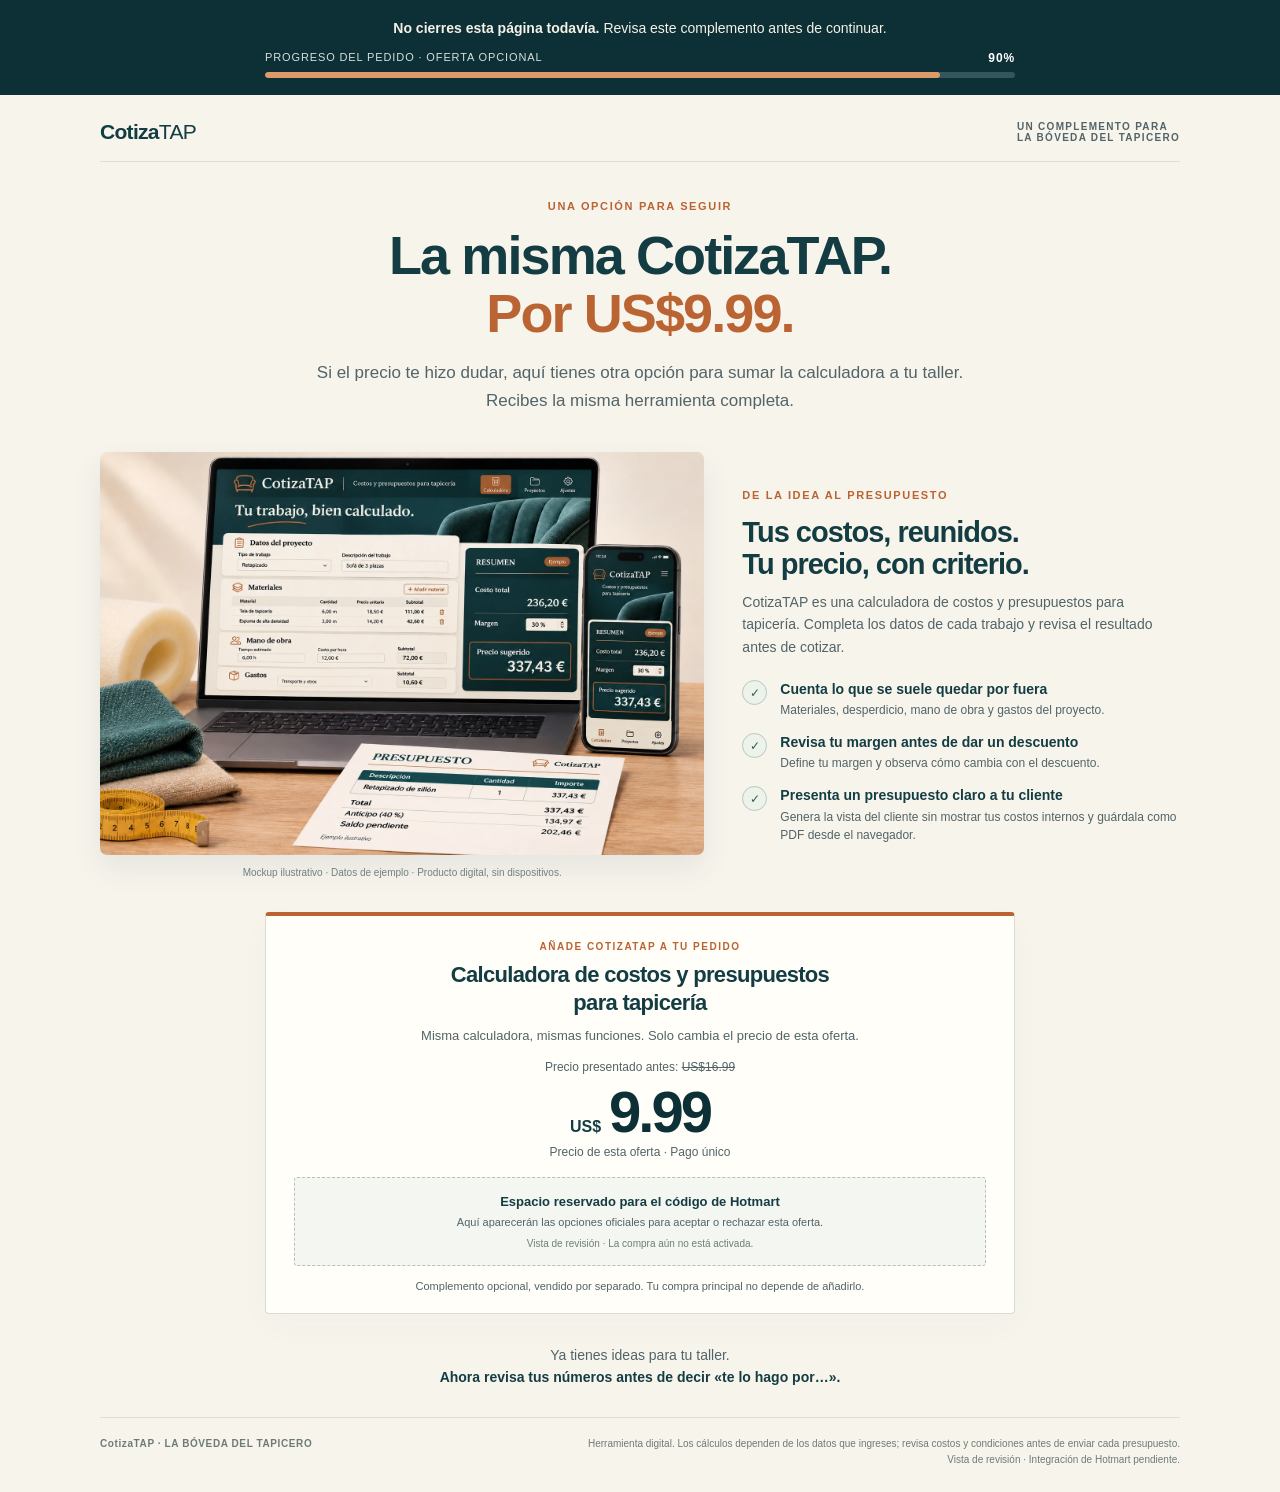
==== inicio/dw1/index.html @ f458f74b "Add independent CotizaTAP upsell, downsell, and thank-you pages" ====
<!doctype html><html lang="es"><head><meta charset="utf-8"><meta name="viewport" content="width=device-width,initial-scale=1"><meta name="theme-color" content="#133d43"><meta name="robots" content="noindex,nofollow"><title>CotizaTAP · La misma herramienta por US$9.99</title><meta name="description" content="CotizaTAP: organiza materiales, mano de obra, gastos y margen antes de presentar cada presupuesto de tapicería."><link rel="icon" type="image/svg+xml" href="assets/favicon.svg"><link rel="stylesheet" href="styles.css"></head><body class="downsell"><header class="order-strip"><div class="wrap"><p class="order-notice"><strong>No cierres esta página todavía.</strong> Revisa este complemento antes de continuar.</p><div class="progress-label"><span>Progreso del pedido · Oferta opcional</span><strong>90%</strong></div><div class="progress" role="progressbar" aria-label="Etapa del recorrido del pedido" aria-valuemin="0" aria-valuemax="100" aria-valuenow="90" aria-valuetext="90 por ciento del recorrido; no indica el estado del pago" style="--progress:90%"><span></span></div></div></header><div class="brand wrap"><div class="brand-name">Cotiza<span>TAP</span></div><div class="brand-context">Un complemento para<br>La Bóveda del Tapicero</div></div><main><section class="hero wrap"><p class="eyebrow">UNA OPCIÓN PARA SEGUIR</p><h1>La misma CotizaTAP.<br><em>Por US$9.99.</em></h1><p class="lead">Si el precio te hizo dudar, aquí tienes otra opción para sumar la calculadora a tu taller. Recibes la misma herramienta completa.</p></section><section class="product wrap" aria-labelledby="product-title"><figure class="visual"><img src="assets/cotizatap-mockup-profesional.webp" width="1536" height="1024" alt="Mockup profesional de CotizaTAP en laptop y móvil, acompañado de un presupuesto de ejemplo para el cliente"><figcaption>Mockup ilustrativo · Datos de ejemplo · Producto digital, sin dispositivos.</figcaption></figure><div class="product-copy"><p class="eyebrow">DE LA IDEA AL PRESUPUESTO</p><h2 id="product-title">Tus costos, reunidos.<br>Tu precio, con criterio.</h2><p class="intro">CotizaTAP es una calculadora de costos y presupuestos para tapicería. Completa los datos de cada trabajo y revisa el resultado antes de cotizar.</p><ul class="benefits"><li><span class="tick" aria-hidden="true">✓</span><div><strong>Cuenta lo que se suele quedar por fuera</strong><p>Materiales, desperdicio, mano de obra y gastos del proyecto.</p></div></li><li><span class="tick" aria-hidden="true">✓</span><div><strong>Revisa tu margen antes de dar un descuento</strong><p>Define tu margen y observa cómo cambia con el descuento.</p></div></li><li><span class="tick" aria-hidden="true">✓</span><div><strong>Presenta un presupuesto claro a tu cliente</strong><p>Genera la vista del cliente sin mostrar tus costos internos y guárdala como PDF desde el navegador.</p></div></li></ul></div></section><div class="wrap"><section class="offer" aria-labelledby="offer-title"><p class="eyebrow">AÑADE COTIZATAP A TU PEDIDO</p><h2 id="offer-title">Calculadora de costos y presupuestos<br>para tapicería</h2><p class="same">Misma calculadora, mismas funciones. Solo cambia el precio de esta oferta.</p><p class="previous">Precio presentado antes: <s>US$16.99</s></p><p class="price"><span>US$</span><strong>9.99</strong></p><p class="price-note">Precio de esta oferta · Pago único</p><!-- INICIO HOTMART: sustituye el bloque de muestra de abajo por el código OFICIAL de Hotmart correspondiente a esta etapa. Conserva los botones de aceptar y rechazar del código original. No inventar scripts, IDs ni enlaces. --><div id="hotmart-sales-funnel" data-funnel-step="downsell" aria-label="Espacio de integración Hotmart"><div class="integration-placeholder"><strong>Espacio reservado para el código de Hotmart</strong><p>Aquí aparecerán las opciones oficiales para aceptar o rechazar esta oferta.</p><small>Vista de revisión · La compra aún no está activada.</small></div></div><!-- FIN HOTMART --><p class="optional">Complemento opcional, vendido por separado. Tu compra principal no depende de añadirlo.</p></section></div><p class="closing wrap">Ya tienes ideas para tu taller.<br><strong>Ahora revisa tus números antes de decir «te lo hago por…».</strong></p></main><footer class="footer wrap"><strong>CotizaTAP · LA BÓVEDA DEL TAPICERO</strong><p class="disclaimer">Herramienta digital. Los cálculos dependen de los datos que ingreses; revisa costos y condiciones antes de enviar cada presupuesto.<br>Vista de revisión · Integración de Hotmart pendiente.</p></footer></body></html>
---- inicio/dw1/styles.css ----
:root{--ink:#133d43;--deep:#0d3036;--copper:#ba6333;--copper-dark:#a44e22;--cream:#f7f4ec;--paper:#fffef9;--line:#deded3;--muted:#526468;--soft:#e9eee8;--font:Arial,Helvetica,sans-serif}*{box-sizing:border-box}html{scroll-behavior:smooth}body{margin:0;background:var(--cream);color:var(--ink);font-family:var(--font);-webkit-font-smoothing:antialiased}img{display:block;max-width:100%;height:auto}a{color:inherit}p,h1,h2,h3,figure{margin:0}.wrap{width:min(1080px,calc(100% - 48px));margin-inline:auto}.order-strip{background:var(--deep);color:#fff;padding:18px 0 17px}.order-strip .wrap{max-width:750px}.order-notice{font-size:14px;line-height:1.5;text-align:center;color:#f5f1e6;margin-bottom:12px}.order-notice strong{font-weight:700}.progress-label{display:flex;justify-content:space-between;gap:16px;font-size:11px;letter-spacing:.08em;text-transform:uppercase;color:#d4e0dc;margin-bottom:7px}.progress-label strong{font-size:12px;color:#fff}.progress{height:6px;border-radius:8px;background:#34565b;overflow:hidden}.progress span{display:block;height:100%;background:#dc9b67;border-radius:8px;width:var(--progress)}.brand{display:flex;align-items:center;justify-content:space-between;padding:25px 0 17px;border-bottom:1px solid var(--line)}.brand-name{font-weight:800;font-size:21px;letter-spacing:-.7px}.brand-name span{font-weight:400}.brand-context{font-size:10px;font-weight:700;letter-spacing:.13em;text-transform:uppercase;color:var(--muted)}.hero{padding:37px 0 23px;text-align:center}.eyebrow{font-weight:700;font-size:11px;line-height:1.45;letter-spacing:.15em;text-transform:uppercase;color:var(--copper);margin-bottom:12px}h1{font-size:clamp(34px,4.25vw,54px);font-weight:800;letter-spacing:-1.9px;line-height:1.07;max-width:880px;margin:0 auto}h1 em{color:var(--copper);font-style:normal}.hero .lead{font-size:17px;line-height:1.6;color:var(--muted);max-width:710px;margin:17px auto 0}.product{display:grid;grid-template-columns:1.08fr .92fr;align-items:center;gap:55px;padding:8px 0 32px}.visual{position:relative}.visual img{width:100%}.visual figcaption{text-align:center;color:#738080;font-size:10px;line-height:1.4;margin-top:-8px}.product-copy h2{font-size:29px;letter-spacing:-1px;line-height:1.12;margin-bottom:10px}.product-copy .intro{font-size:14px;line-height:1.6;color:var(--muted);margin-bottom:21px}.benefits{list-style:none;padding:0;margin:0;display:grid;gap:14px}.benefits li{display:grid;grid-template-columns:28px 1fr;gap:10px}.tick{width:25px;height:25px;border:1px solid #b6c9bd;border-radius:50%;display:grid;place-items:center;font-size:12px;background:#edf2eb;color:#315d49}.benefits strong{display:block;font-size:14px;line-height:1.3;margin-bottom:3px}.benefits p{font-size:12px;line-height:1.5;color:var(--muted)}.offer{max-width:750px;margin:0 auto 30px;background:var(--paper);border:1px solid #d9ded3;border-top:4px solid var(--copper);border-radius:4px;padding:24px 28px 19px;text-align:center;box-shadow:0 12px 35px #133d4307}.offer .eyebrow{font-size:10px;margin-bottom:7px}.offer h2{font-size:22px;letter-spacing:-.7px;line-height:1.25}.price{display:flex;justify-content:center;align-items:baseline;gap:8px;margin:9px 0 4px;line-height:1}.price span{font-size:16px;font-weight:700}.price strong{font-size:58px;letter-spacing:-3px;color:var(--deep)}.price-note{font-size:12px;color:var(--muted);margin-bottom:18px}.previous{font-size:12px;color:var(--muted);margin-top:13px}.previous s{text-decoration-thickness:1px}.same{font-size:13px;line-height:1.6;margin:10px auto 0;max-width:520px;color:var(--muted)}.integration-placeholder{border:1px dashed #b2c1b9;border-radius:3px;background:#f4f6f1;padding:16px 14px}.integration-placeholder strong{font-size:13px;display:block}.integration-placeholder p{font-size:11px;line-height:1.5;color:var(--muted);margin-top:5px}.integration-placeholder small{display:block;font-size:10px;color:#707e79;margin-top:7px}.optional{font-size:11px;color:var(--muted);line-height:1.5;margin-top:12px}.closing{text-align:center;padding-bottom:28px;font-size:14px;line-height:1.6;color:var(--muted)}.closing strong{color:var(--ink)}.footer{border-top:1px solid var(--line);padding:18px 0 24px;display:flex;justify-content:space-between;gap:24px;font-size:10px;color:#6d7b77;line-height:1.6}.footer strong{font-weight:700;letter-spacing:.06em}.footer .disclaimer{max-width:610px;text-align:right}.thanks .brand{max-width:980px}.thanks-main{max-width:980px}.thanks-hero{padding:47px 0 32px;text-align:center}.check-seal{margin:0 auto 20px;display:grid;place-items:center;width:53px;height:53px;border:1px solid #b5c6b8;background:#e7eee2;border-radius:50%;color:#507256;font-size:24px}.thanks-hero h1{max-width:720px;font-size:clamp(34px,4.7vw,51px)}.thanks-hero .lead{max-width:620px;margin:17px auto 0;font-size:16px;line-height:1.6;color:var(--muted)}.three-steps{display:grid;grid-template-columns:repeat(3,1fr);gap:0;background:var(--paper);border:1px solid var(--line);border-top:4px solid var(--copper);border-radius:4px;margin:0 0 26px}.step{padding:30px 26px 28px}.step+.step{border-left:1px solid var(--line)}.step-num{font-size:13px;font-weight:700;letter-spacing:.08em;color:var(--copper);display:inline-block;margin-bottom:22px}.step h2{font-size:22px;letter-spacing:-.6px;line-height:1.12;margin-bottom:12px}.step p{font-size:13px;line-height:1.65;color:var(--muted)}.step strong{color:var(--ink)}.access-note{text-align:center;font-size:12px;line-height:1.7;color:var(--muted);max-width:710px;margin:0 auto 28px}.support{text-align:center;padding:25px 20px 28px;background:#e9eee7;border-radius:4px;margin-bottom:40px}.support h2{font-size:19px;letter-spacing:-.4px;margin-bottom:8px}.support p{font-size:13px;line-height:1.6;color:var(--muted)}.support a{display:inline-block;font-size:16px;font-weight:700;margin:11px 0;color:var(--ink);text-underline-offset:4px;overflow-wrap:anywhere}.support .support-details{font-size:11px}.thanks .closing{font-size:13px;padding-bottom:32px}.sr-only{position:absolute;width:1px;height:1px;padding:0;margin:-1px;overflow:hidden;clip:rect(0,0,0,0);white-space:nowrap;border:0}@media(max-width:760px){.wrap{width:min(100% - 34px,600px)}.order-strip{padding:13px 0 14px}.order-notice{font-size:12px;margin-bottom:10px}.progress-label{font-size:9px;letter-spacing:.05em}.brand{padding:20px 0 15px}.brand-name{font-size:20px}.brand-context{max-width:130px;font-size:8px;text-align:right;line-height:1.5}.hero{padding:28px 0 14px}.eyebrow{font-size:9px;letter-spacing:.12em;margin-bottom:11px}h1{font-size:36px;letter-spacing:-1.5px;line-height:1.08}.hero .lead{font-size:14px;line-height:1.55;margin-top:15px}.product{grid-template-columns:1fr;gap:17px;padding:0 0 26px}.visual{max-width:475px;margin:0 auto}.visual figcaption{font-size:9px;margin-top:-10px}.product-copy h2{font-size:25px;margin-bottom:8px}.product-copy .intro{font-size:13px;margin-bottom:17px}.benefits{gap:12px}.benefits strong{font-size:13px}.benefits p{font-size:12px}.offer{padding:20px 17px 16px;margin-bottom:22px}.offer h2{font-size:20px}.price strong{font-size:55px}.price-note{font-size:11px}.closing{font-size:12px;padding-bottom:22px}.footer{display:block;padding-top:16px}.footer .disclaimer{text-align:left;margin-top:8px}.thanks-hero{padding:32px 0 24px}.thanks-hero .lead{font-size:14px}.check-seal{margin-bottom:18px}.three-steps{grid-template-columns:1fr}.step{padding:22px 21px 24px;display:grid;grid-template-columns:35px 1fr;column-gap:12px}.step+.step{border-left:0;border-top:1px solid var(--line)}.step-num{grid-row:1/3;margin:4px 0 0}.step h2{font-size:21px}.step p{font-size:13px}.support{padding:23px 16px;margin-bottom:28px}.support a{font-size:15px}}@media(prefers-reduced-motion:reduce){html{scroll-behavior:auto}}
.visual img{border-radius:5px;box-shadow:0 12px 24px #133d4312}.visual figcaption{margin-top:10px}.product{gap:45px;padding-top:15px;padding-bottom:32px}.product-copy .intro{margin-bottom:22px}@media(max-width:760px){.product{gap:22px;padding-top:4px}.visual{max-width:410px}.visual img{width:100%}.visual figcaption{margin-top:8px}.product-copy .intro{margin-bottom:16px}}
/* Mockup profesional v2: proporción horizontal y foco en el software. */
.product{grid-template-columns:1.16fr .84fr;gap:38px}.visual img{border-radius:7px;box-shadow:0 13px 30px #133d4315}.visual figcaption{font-size:10px;line-height:1.5;margin-top:10px}@media(max-width:760px){.product{grid-template-columns:1fr;gap:22px}.visual{max-width:560px;width:100%}.visual figcaption{font-size:9px}}
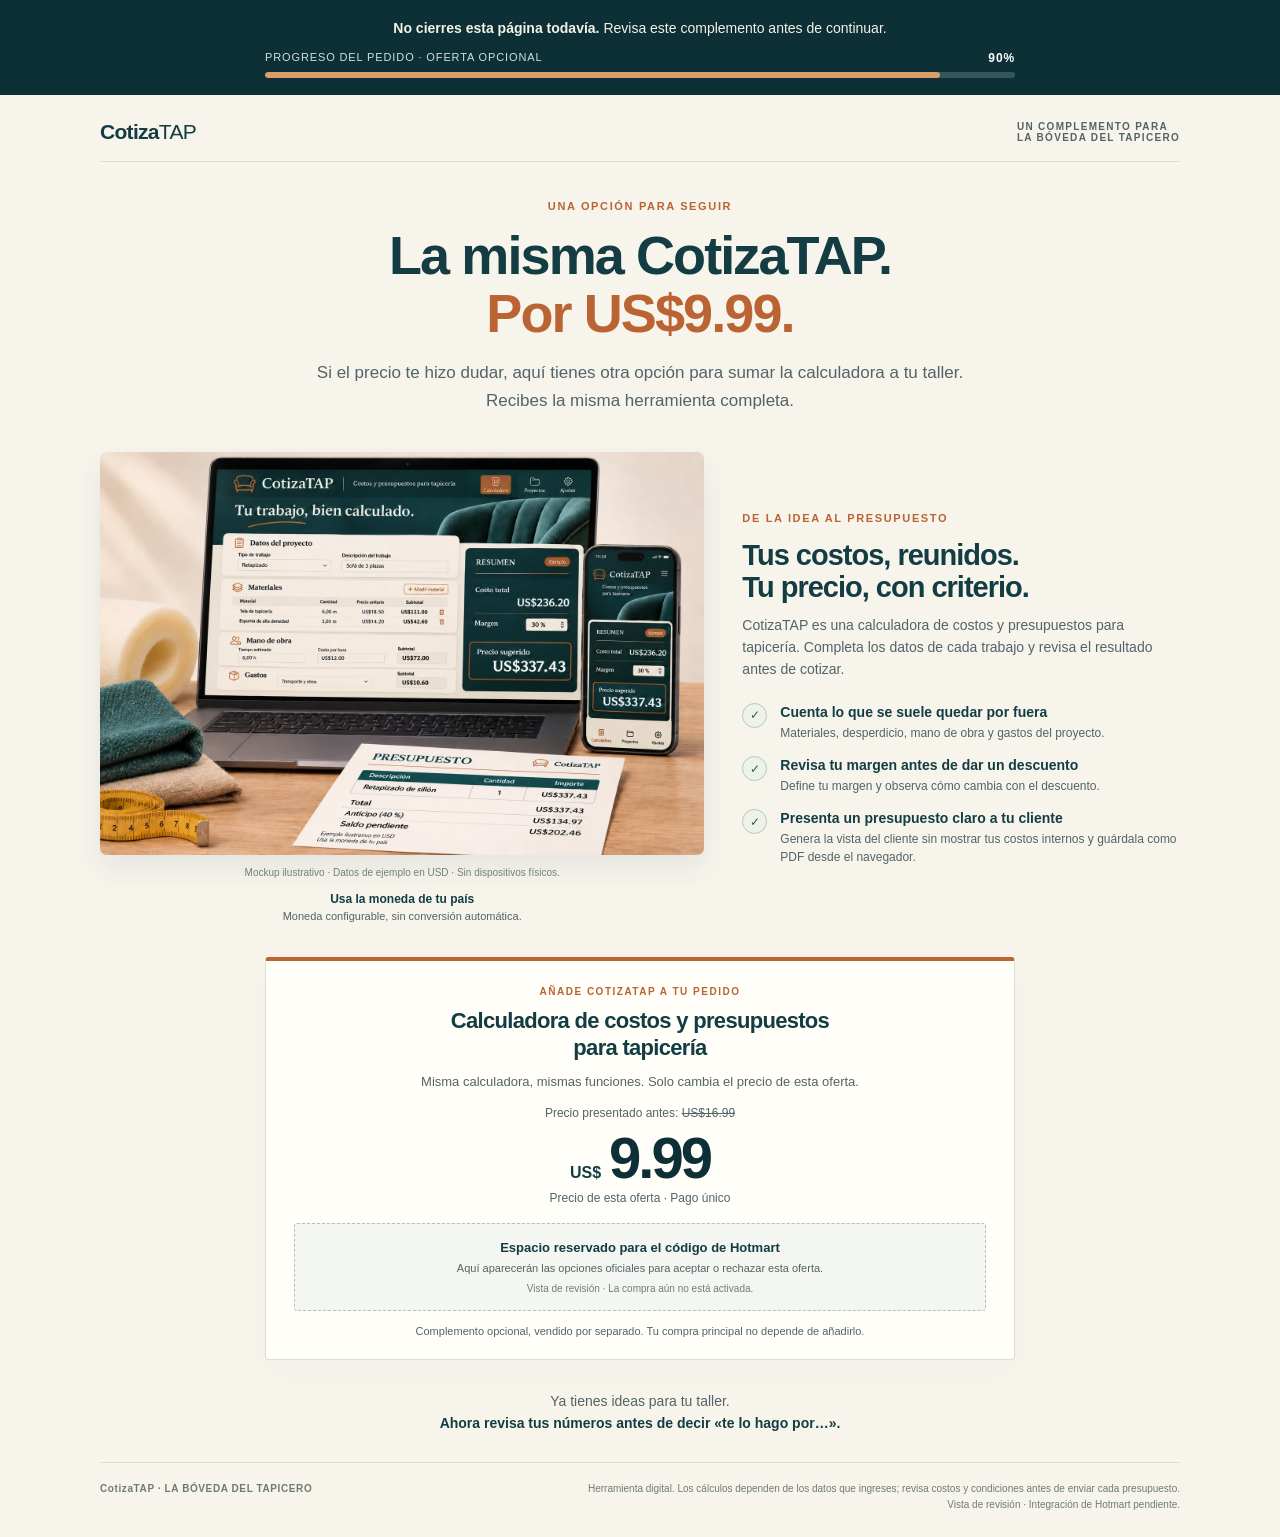
==== commit b356f9d6: "Update CotizaTAP USD mockup and integrate official upsell widget" ====
--- a/inicio/dw1/index.html
+++ b/inicio/dw1/index.html
@@ -1 +1 @@
-<!doctype html><html lang="es"><head><meta charset="utf-8"><meta name="viewport" content="width=device-width,initial-scale=1"><meta name="theme-color" content="#133d43"><meta name="robots" content="noindex,nofollow"><title>CotizaTAP · La misma herramienta por US$9.99</title><meta name="description" content="CotizaTAP: organiza materiales, mano de obra, gastos y margen antes de presentar cada presupuesto de tapicería."><link rel="icon" type="image/svg+xml" href="assets/favicon.svg"><link rel="stylesheet" href="styles.css"></head><body class="downsell"><header class="order-strip"><div class="wrap"><p class="order-notice"><strong>No cierres esta página todavía.</strong> Revisa este complemento antes de continuar.</p><div class="progress-label"><span>Progreso del pedido · Oferta opcional</span><strong>90%</strong></div><div class="progress" role="progressbar" aria-label="Etapa del recorrido del pedido" aria-valuemin="0" aria-valuemax="100" aria-valuenow="90" aria-valuetext="90 por ciento del recorrido; no indica el estado del pago" style="--progress:90%"><span></span></div></div></header><div class="brand wrap"><div class="brand-name">Cotiza<span>TAP</span></div><div class="brand-context">Un complemento para<br>La Bóveda del Tapicero</div></div><main><section class="hero wrap"><p class="eyebrow">UNA OPCIÓN PARA SEGUIR</p><h1>La misma CotizaTAP.<br><em>Por US$9.99.</em></h1><p class="lead">Si el precio te hizo dudar, aquí tienes otra opción para sumar la calculadora a tu taller. Recibes la misma herramienta completa.</p></section><section class="product wrap" aria-labelledby="product-title"><figure class="visual"><img src="assets/cotizatap-mockup-profesional.webp" width="1536" height="1024" alt="Mockup profesional de CotizaTAP en laptop y móvil, acompañado de un presupuesto de ejemplo para el cliente"><figcaption>Mockup ilustrativo · Datos de ejemplo · Producto digital, sin dispositivos.</figcaption></figure><div class="product-copy"><p class="eyebrow">DE LA IDEA AL PRESUPUESTO</p><h2 id="product-title">Tus costos, reunidos.<br>Tu precio, con criterio.</h2><p class="intro">CotizaTAP es una calculadora de costos y presupuestos para tapicería. Completa los datos de cada trabajo y revisa el resultado antes de cotizar.</p><ul class="benefits"><li><span class="tick" aria-hidden="true">✓</span><div><strong>Cuenta lo que se suele quedar por fuera</strong><p>Materiales, desperdicio, mano de obra y gastos del proyecto.</p></div></li><li><span class="tick" aria-hidden="true">✓</span><div><strong>Revisa tu margen antes de dar un descuento</strong><p>Define tu margen y observa cómo cambia con el descuento.</p></div></li><li><span class="tick" aria-hidden="true">✓</span><div><strong>Presenta un presupuesto claro a tu cliente</strong><p>Genera la vista del cliente sin mostrar tus costos internos y guárdala como PDF desde el navegador.</p></div></li></ul></div></section><div class="wrap"><section class="offer" aria-labelledby="offer-title"><p class="eyebrow">AÑADE COTIZATAP A TU PEDIDO</p><h2 id="offer-title">Calculadora de costos y presupuestos<br>para tapicería</h2><p class="same">Misma calculadora, mismas funciones. Solo cambia el precio de esta oferta.</p><p class="previous">Precio presentado antes: <s>US$16.99</s></p><p class="price"><span>US$</span><strong>9.99</strong></p><p class="price-note">Precio de esta oferta · Pago único</p><!-- INICIO HOTMART: sustituye el bloque de muestra de abajo por el código OFICIAL de Hotmart correspondiente a esta etapa. Conserva los botones de aceptar y rechazar del código original. No inventar scripts, IDs ni enlaces. --><div id="hotmart-sales-funnel" data-funnel-step="downsell" aria-label="Espacio de integración Hotmart"><div class="integration-placeholder"><strong>Espacio reservado para el código de Hotmart</strong><p>Aquí aparecerán las opciones oficiales para aceptar o rechazar esta oferta.</p><small>Vista de revisión · La compra aún no está activada.</small></div></div><!-- FIN HOTMART --><p class="optional">Complemento opcional, vendido por separado. Tu compra principal no depende de añadirlo.</p></section></div><p class="closing wrap">Ya tienes ideas para tu taller.<br><strong>Ahora revisa tus números antes de decir «te lo hago por…».</strong></p></main><footer class="footer wrap"><strong>CotizaTAP · LA BÓVEDA DEL TAPICERO</strong><p class="disclaimer">Herramienta digital. Los cálculos dependen de los datos que ingreses; revisa costos y condiciones antes de enviar cada presupuesto.<br>Vista de revisión · Integración de Hotmart pendiente.</p></footer></body></html>+<!doctype html><html lang="es"><head><meta charset="utf-8"><meta name="viewport" content="width=device-width,initial-scale=1"><meta name="theme-color" content="#133d43"><meta name="robots" content="noindex,nofollow"><title>CotizaTAP · La misma herramienta por US$9.99</title><meta name="description" content="CotizaTAP: organiza materiales, mano de obra, gastos y margen antes de presentar cada presupuesto de tapicería."><link rel="icon" type="image/svg+xml" href="assets/favicon.svg"><link rel="stylesheet" href="styles.css"></head><body class="downsell"><header class="order-strip"><div class="wrap"><p class="order-notice"><strong>No cierres esta página todavía.</strong> Revisa este complemento antes de continuar.</p><div class="progress-label"><span>Progreso del pedido · Oferta opcional</span><strong>90%</strong></div><div class="progress" role="progressbar" aria-label="Etapa del recorrido del pedido" aria-valuemin="0" aria-valuemax="100" aria-valuenow="90" aria-valuetext="90 por ciento del recorrido; no indica el estado del pago" style="--progress:90%"><span></span></div></div></header><div class="brand wrap"><div class="brand-name">Cotiza<span>TAP</span></div><div class="brand-context">Un complemento para<br>La Bóveda del Tapicero</div></div><main><section class="hero wrap"><p class="eyebrow">UNA OPCIÓN PARA SEGUIR</p><h1>La misma CotizaTAP.<br><em>Por US$9.99.</em></h1><p class="lead">Si el precio te hizo dudar, aquí tienes otra opción para sumar la calculadora a tu taller. Recibes la misma herramienta completa.</p></section><section class="product wrap" aria-labelledby="product-title"><figure class="visual"><img src="assets/cotizatap-mockup-usd.webp" width="1536" height="1024" alt="Mockup profesional de CotizaTAP en laptop y móvil, con importes de ejemplo en dólares estadounidenses y presupuesto para el cliente"><figcaption>Mockup ilustrativo · Datos de ejemplo en USD · Sin dispositivos físicos.</figcaption><p class="currency-note"><strong>Usa la moneda de tu país</strong><span>Moneda configurable, sin conversión automática.</span></p></figure><div class="product-copy"><p class="eyebrow">DE LA IDEA AL PRESUPUESTO</p><h2 id="product-title">Tus costos, reunidos.<br>Tu precio, con criterio.</h2><p class="intro">CotizaTAP es una calculadora de costos y presupuestos para tapicería. Completa los datos de cada trabajo y revisa el resultado antes de cotizar.</p><ul class="benefits"><li><span class="tick" aria-hidden="true">✓</span><div><strong>Cuenta lo que se suele quedar por fuera</strong><p>Materiales, desperdicio, mano de obra y gastos del proyecto.</p></div></li><li><span class="tick" aria-hidden="true">✓</span><div><strong>Revisa tu margen antes de dar un descuento</strong><p>Define tu margen y observa cómo cambia con el descuento.</p></div></li><li><span class="tick" aria-hidden="true">✓</span><div><strong>Presenta un presupuesto claro a tu cliente</strong><p>Genera la vista del cliente sin mostrar tus costos internos y guárdala como PDF desde el navegador.</p></div></li></ul></div></section><div class="wrap"><section class="offer" aria-labelledby="offer-title"><p class="eyebrow">AÑADE COTIZATAP A TU PEDIDO</p><h2 id="offer-title">Calculadora de costos y presupuestos<br>para tapicería</h2><p class="same">Misma calculadora, mismas funciones. Solo cambia el precio de esta oferta.</p><p class="previous">Precio presentado antes: <s>US$16.99</s></p><p class="price"><span>US$</span><strong>9.99</strong></p><p class="price-note">Precio de esta oferta · Pago único</p><!-- INICIO HOTMART: sustituye el bloque de muestra de abajo por el código OFICIAL de Hotmart correspondiente a esta etapa. Conserva los botones de aceptar y rechazar del código original. No inventar scripts, IDs ni enlaces. --><div id="hotmart-sales-funnel" data-funnel-step="downsell" aria-label="Espacio de integración Hotmart"><div class="integration-placeholder"><strong>Espacio reservado para el código de Hotmart</strong><p>Aquí aparecerán las opciones oficiales para aceptar o rechazar esta oferta.</p><small>Vista de revisión · La compra aún no está activada.</small></div></div><!-- FIN HOTMART --><p class="optional">Complemento opcional, vendido por separado. Tu compra principal no depende de añadirlo.</p></section></div><p class="closing wrap">Ya tienes ideas para tu taller.<br><strong>Ahora revisa tus números antes de decir «te lo hago por…».</strong></p></main><footer class="footer wrap"><strong>CotizaTAP · LA BÓVEDA DEL TAPICERO</strong><p class="disclaimer">Herramienta digital. Los cálculos dependen de los datos que ingreses; revisa costos y condiciones antes de enviar cada presupuesto.<br>Vista de revisión · Integración de Hotmart pendiente.</p></footer></body></html>
--- a/inicio/dw1/styles.css
+++ b/inicio/dw1/styles.css
@@ -2,3 +2,7 @@
 .visual img{border-radius:5px;box-shadow:0 12px 24px #133d4312}.visual figcaption{margin-top:10px}.product{gap:45px;padding-top:15px;padding-bottom:32px}.product-copy .intro{margin-bottom:22px}@media(max-width:760px){.product{gap:22px;padding-top:4px}.visual{max-width:410px}.visual img{width:100%}.visual figcaption{margin-top:8px}.product-copy .intro{margin-bottom:16px}}
 /* Mockup profesional v2: proporción horizontal y foco en el software. */
 .product{grid-template-columns:1.16fr .84fr;gap:38px}.visual img{border-radius:7px;box-shadow:0 13px 30px #133d4315}.visual figcaption{font-size:10px;line-height:1.5;margin-top:10px}@media(max-width:760px){.product{grid-template-columns:1fr;gap:22px}.visual{max-width:560px;width:100%}.visual figcaption{font-size:9px}}
+/* Aviso de moneda de la revisión USD. */
+.currency-note{margin:10px auto 0;text-align:center;color:var(--muted);font-size:11px;line-height:1.55}.currency-note strong{display:block;color:var(--ink);font-size:12px}.currency-note span{display:block}@media(max-width:760px){.currency-note{font-size:10px;margin-top:9px}.currency-note strong{font-size:11px}}
+/* Mantiene el iframe oficial dentro de la oferta en pantallas estrechas. */
+#hotmart-sales-funnel{min-width:0;max-width:100%}#hotmart-sales-funnel iframe{width:100%!important;min-width:0!important;max-width:100%;box-sizing:border-box}
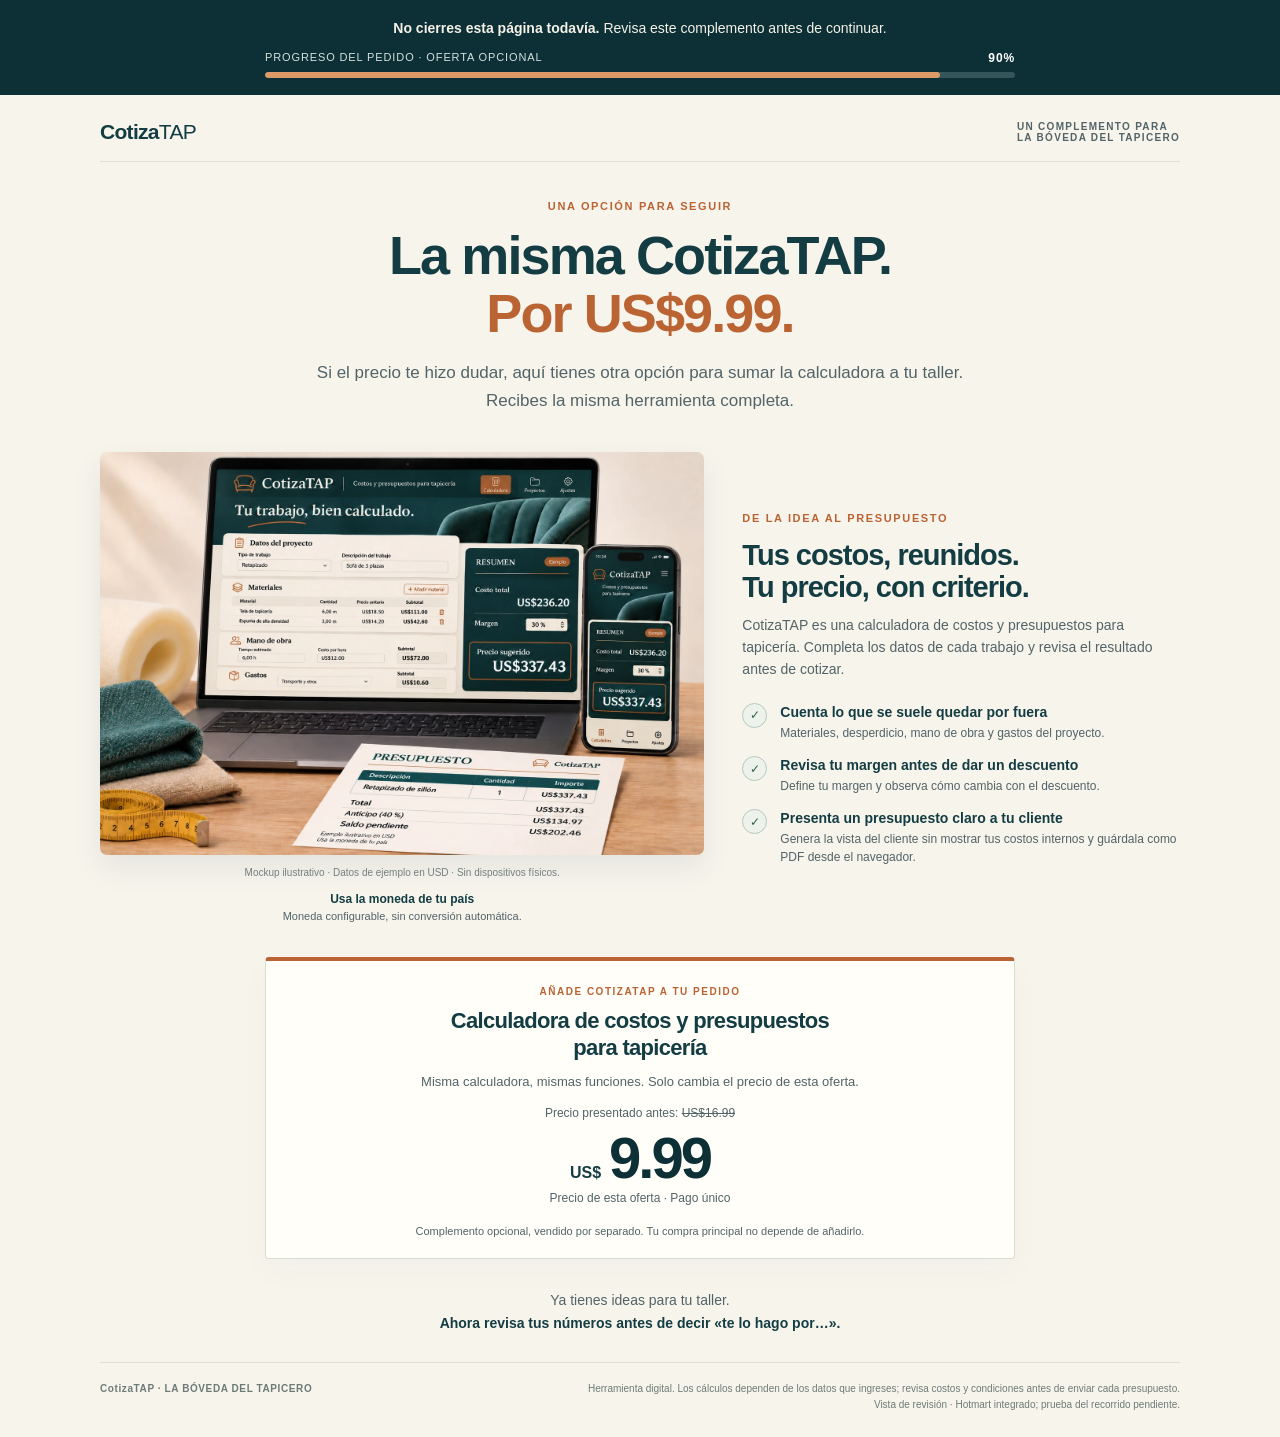
==== commit bf534c77: "Integrate official Hotmart widget on CotizaTAP downsell" ====
--- a/inicio/dw1/index.html
+++ b/inicio/dw1/index.html
@@ -1 +1,10 @@
-<!doctype html><html lang="es"><head><meta charset="utf-8"><meta name="viewport" content="width=device-width,initial-scale=1"><meta name="theme-color" content="#133d43"><meta name="robots" content="noindex,nofollow"><title>CotizaTAP · La misma herramienta por US$9.99</title><meta name="description" content="CotizaTAP: organiza materiales, mano de obra, gastos y margen antes de presentar cada presupuesto de tapicería."><link rel="icon" type="image/svg+xml" href="assets/favicon.svg"><link rel="stylesheet" href="styles.css"></head><body class="downsell"><header class="order-strip"><div class="wrap"><p class="order-notice"><strong>No cierres esta página todavía.</strong> Revisa este complemento antes de continuar.</p><div class="progress-label"><span>Progreso del pedido · Oferta opcional</span><strong>90%</strong></div><div class="progress" role="progressbar" aria-label="Etapa del recorrido del pedido" aria-valuemin="0" aria-valuemax="100" aria-valuenow="90" aria-valuetext="90 por ciento del recorrido; no indica el estado del pago" style="--progress:90%"><span></span></div></div></header><div class="brand wrap"><div class="brand-name">Cotiza<span>TAP</span></div><div class="brand-context">Un complemento para<br>La Bóveda del Tapicero</div></div><main><section class="hero wrap"><p class="eyebrow">UNA OPCIÓN PARA SEGUIR</p><h1>La misma CotizaTAP.<br><em>Por US$9.99.</em></h1><p class="lead">Si el precio te hizo dudar, aquí tienes otra opción para sumar la calculadora a tu taller. Recibes la misma herramienta completa.</p></section><section class="product wrap" aria-labelledby="product-title"><figure class="visual"><img src="assets/cotizatap-mockup-usd.webp" width="1536" height="1024" alt="Mockup profesional de CotizaTAP en laptop y móvil, con importes de ejemplo en dólares estadounidenses y presupuesto para el cliente"><figcaption>Mockup ilustrativo · Datos de ejemplo en USD · Sin dispositivos físicos.</figcaption><p class="currency-note"><strong>Usa la moneda de tu país</strong><span>Moneda configurable, sin conversión automática.</span></p></figure><div class="product-copy"><p class="eyebrow">DE LA IDEA AL PRESUPUESTO</p><h2 id="product-title">Tus costos, reunidos.<br>Tu precio, con criterio.</h2><p class="intro">CotizaTAP es una calculadora de costos y presupuestos para tapicería. Completa los datos de cada trabajo y revisa el resultado antes de cotizar.</p><ul class="benefits"><li><span class="tick" aria-hidden="true">✓</span><div><strong>Cuenta lo que se suele quedar por fuera</strong><p>Materiales, desperdicio, mano de obra y gastos del proyecto.</p></div></li><li><span class="tick" aria-hidden="true">✓</span><div><strong>Revisa tu margen antes de dar un descuento</strong><p>Define tu margen y observa cómo cambia con el descuento.</p></div></li><li><span class="tick" aria-hidden="true">✓</span><div><strong>Presenta un presupuesto claro a tu cliente</strong><p>Genera la vista del cliente sin mostrar tus costos internos y guárdala como PDF desde el navegador.</p></div></li></ul></div></section><div class="wrap"><section class="offer" aria-labelledby="offer-title"><p class="eyebrow">AÑADE COTIZATAP A TU PEDIDO</p><h2 id="offer-title">Calculadora de costos y presupuestos<br>para tapicería</h2><p class="same">Misma calculadora, mismas funciones. Solo cambia el precio de esta oferta.</p><p class="previous">Precio presentado antes: <s>US$16.99</s></p><p class="price"><span>US$</span><strong>9.99</strong></p><p class="price-note">Precio de esta oferta · Pago único</p><!-- INICIO HOTMART: sustituye el bloque de muestra de abajo por el código OFICIAL de Hotmart correspondiente a esta etapa. Conserva los botones de aceptar y rechazar del código original. No inventar scripts, IDs ni enlaces. --><div id="hotmart-sales-funnel" data-funnel-step="downsell" aria-label="Espacio de integración Hotmart"><div class="integration-placeholder"><strong>Espacio reservado para el código de Hotmart</strong><p>Aquí aparecerán las opciones oficiales para aceptar o rechazar esta oferta.</p><small>Vista de revisión · La compra aún no está activada.</small></div></div><!-- FIN HOTMART --><p class="optional">Complemento opcional, vendido por separado. Tu compra principal no depende de añadirlo.</p></section></div><p class="closing wrap">Ya tienes ideas para tu taller.<br><strong>Ahora revisa tus números antes de decir «te lo hago por…».</strong></p></main><footer class="footer wrap"><strong>CotizaTAP · LA BÓVEDA DEL TAPICERO</strong><p class="disclaimer">Herramienta digital. Los cálculos dependen de los datos que ingreses; revisa costos y condiciones antes de enviar cada presupuesto.<br>Vista de revisión · Integración de Hotmart pendiente.</p></footer></body></html>+<!doctype html><html lang="es"><head><meta charset="utf-8"><meta name="viewport" content="width=device-width,initial-scale=1"><meta name="theme-color" content="#133d43"><meta name="robots" content="noindex,nofollow"><title>CotizaTAP · La misma herramienta por US$9.99</title><meta name="description" content="CotizaTAP: organiza materiales, mano de obra, gastos y margen antes de presentar cada presupuesto de tapicería."><link rel="icon" type="image/svg+xml" href="assets/favicon.svg"><link rel="stylesheet" href="styles.css"></head><body class="downsell"><header class="order-strip"><div class="wrap"><p class="order-notice"><strong>No cierres esta página todavía.</strong> Revisa este complemento antes de continuar.</p><div class="progress-label"><span>Progreso del pedido · Oferta opcional</span><strong>90%</strong></div><div class="progress" role="progressbar" aria-label="Etapa del recorrido del pedido" aria-valuemin="0" aria-valuemax="100" aria-valuenow="90" aria-valuetext="90 por ciento del recorrido; no indica el estado del pago" style="--progress:90%"><span></span></div></div></header><div class="brand wrap"><div class="brand-name">Cotiza<span>TAP</span></div><div class="brand-context">Un complemento para<br>La Bóveda del Tapicero</div></div><main><section class="hero wrap"><p class="eyebrow">UNA OPCIÓN PARA SEGUIR</p><h1>La misma CotizaTAP.<br><em>Por US$9.99.</em></h1><p class="lead">Si el precio te hizo dudar, aquí tienes otra opción para sumar la calculadora a tu taller. Recibes la misma herramienta completa.</p></section><section class="product wrap" aria-labelledby="product-title"><figure class="visual"><img src="assets/cotizatap-mockup-usd.webp" width="1536" height="1024" alt="Mockup profesional de CotizaTAP en laptop y móvil, con importes de ejemplo en dólares estadounidenses y presupuesto para el cliente"><figcaption>Mockup ilustrativo · Datos de ejemplo en USD · Sin dispositivos físicos.</figcaption><p class="currency-note"><strong>Usa la moneda de tu país</strong><span>Moneda configurable, sin conversión automática.</span></p></figure><div class="product-copy"><p class="eyebrow">DE LA IDEA AL PRESUPUESTO</p><h2 id="product-title">Tus costos, reunidos.<br>Tu precio, con criterio.</h2><p class="intro">CotizaTAP es una calculadora de costos y presupuestos para tapicería. Completa los datos de cada trabajo y revisa el resultado antes de cotizar.</p><ul class="benefits"><li><span class="tick" aria-hidden="true">✓</span><div><strong>Cuenta lo que se suele quedar por fuera</strong><p>Materiales, desperdicio, mano de obra y gastos del proyecto.</p></div></li><li><span class="tick" aria-hidden="true">✓</span><div><strong>Revisa tu margen antes de dar un descuento</strong><p>Define tu margen y observa cómo cambia con el descuento.</p></div></li><li><span class="tick" aria-hidden="true">✓</span><div><strong>Presenta un presupuesto claro a tu cliente</strong><p>Genera la vista del cliente sin mostrar tus costos internos y guárdala como PDF desde el navegador.</p></div></li></ul></div></section><div class="wrap"><section class="offer" aria-labelledby="offer-title"><p class="eyebrow">AÑADE COTIZATAP A TU PEDIDO</p><h2 id="offer-title">Calculadora de costos y presupuestos<br>para tapicería</h2><p class="same">Misma calculadora, mismas funciones. Solo cambia el precio de esta oferta.</p><p class="previous">Precio presentado antes: <s>US$16.99</s></p><p class="price"><span>US$</span><strong>9.99</strong></p><p class="price-note">Precio de esta oferta · Pago único</p><!-- HOTMART - Sales Funnel Widget -->
+<!--- sales funnel container --->
+<div id="hotmart-sales-funnel"></div>
+
+<!--- script load and setup --->
+<script src="https://checkout.hotmart.com/lib/hotmart-checkout-elements.js"></script>
+<script>
+checkoutElements.init('salesFunnel').mount('#hotmart-sales-funnel')
+</script>
+<!-- HOTMART - Sales Funnel Widget --><p class="optional">Complemento opcional, vendido por separado. Tu compra principal no depende de añadirlo.</p></section></div><p class="closing wrap">Ya tienes ideas para tu taller.<br><strong>Ahora revisa tus números antes de decir «te lo hago por…».</strong></p></main><footer class="footer wrap"><strong>CotizaTAP · LA BÓVEDA DEL TAPICERO</strong><p class="disclaimer">Herramienta digital. Los cálculos dependen de los datos que ingreses; revisa costos y condiciones antes de enviar cada presupuesto.<br>Vista de revisión · Hotmart integrado; prueba del recorrido pendiente.</p></footer></body></html>
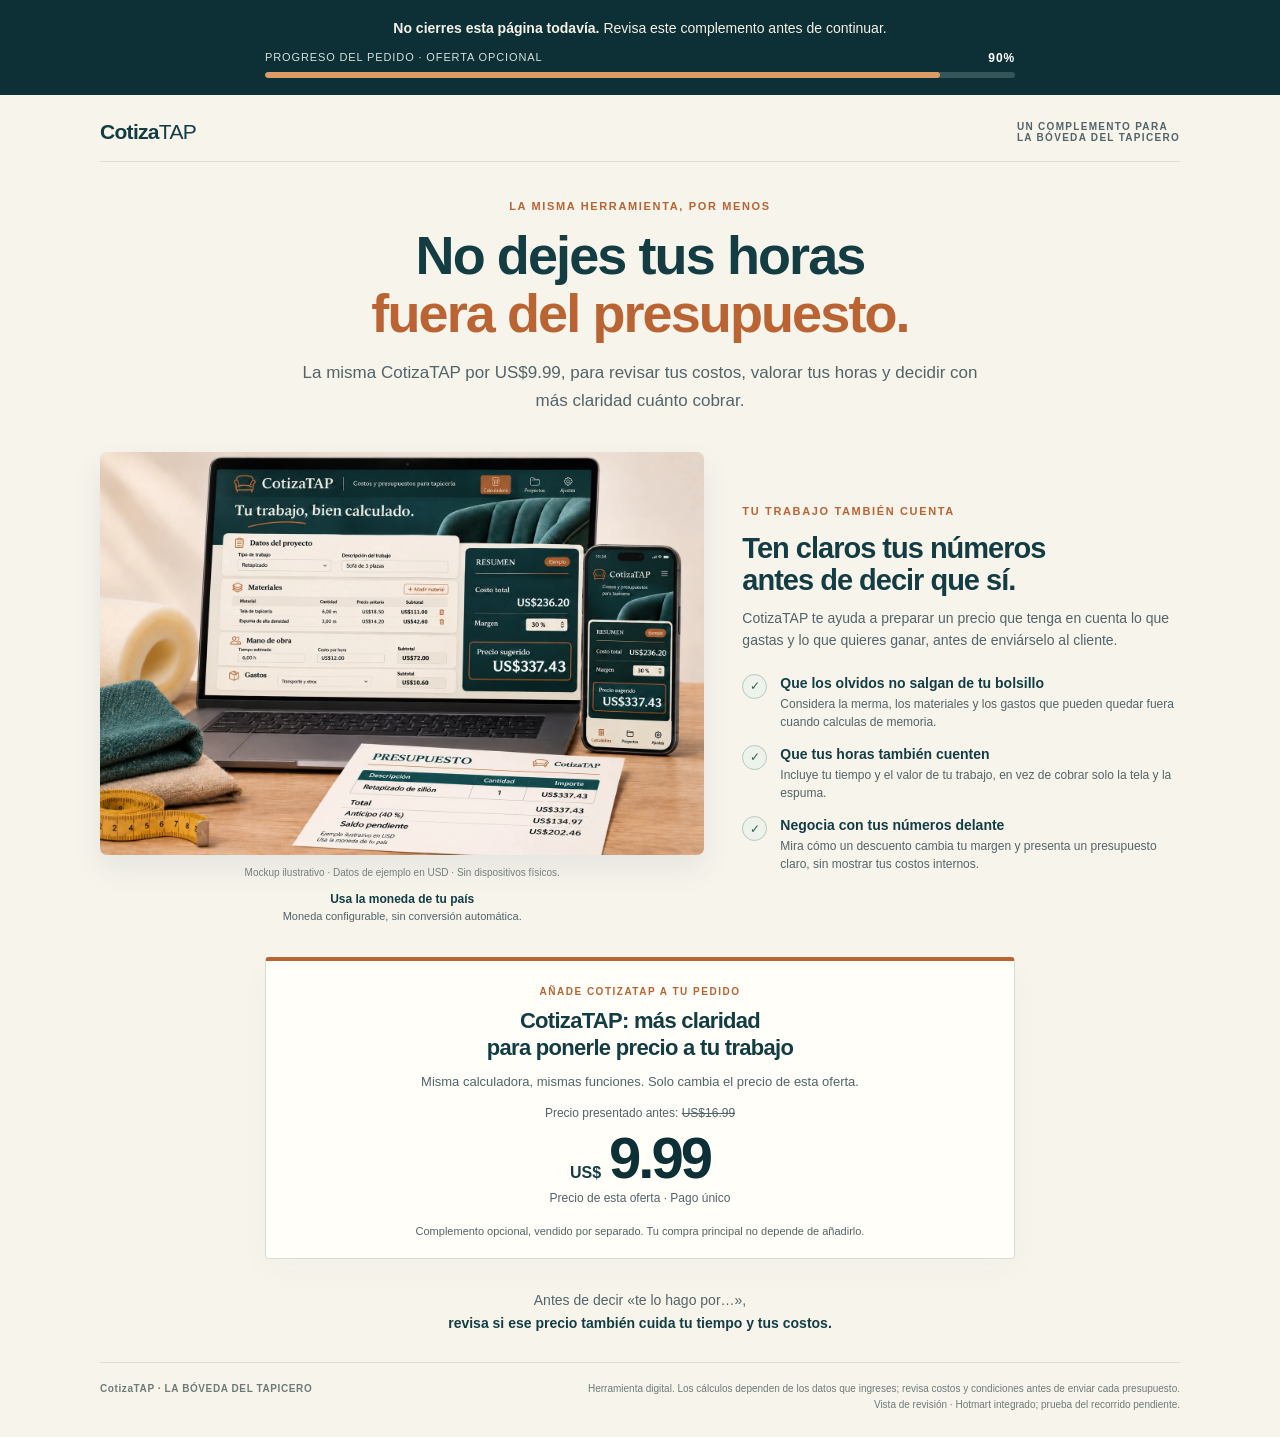
==== commit 3fe9c0dc: "Refine CotizaTAP upsell and downsell copy around pricing confidence" ====
--- a/inicio/dw1/index.html
+++ b/inicio/dw1/index.html
@@ -1,4 +1,4 @@
-<!doctype html><html lang="es"><head><meta charset="utf-8"><meta name="viewport" content="width=device-width,initial-scale=1"><meta name="theme-color" content="#133d43"><meta name="robots" content="noindex,nofollow"><title>CotizaTAP · La misma herramienta por US$9.99</title><meta name="description" content="CotizaTAP: organiza materiales, mano de obra, gastos y margen antes de presentar cada presupuesto de tapicería."><link rel="icon" type="image/svg+xml" href="assets/favicon.svg"><link rel="stylesheet" href="styles.css"></head><body class="downsell"><header class="order-strip"><div class="wrap"><p class="order-notice"><strong>No cierres esta página todavía.</strong> Revisa este complemento antes de continuar.</p><div class="progress-label"><span>Progreso del pedido · Oferta opcional</span><strong>90%</strong></div><div class="progress" role="progressbar" aria-label="Etapa del recorrido del pedido" aria-valuemin="0" aria-valuemax="100" aria-valuenow="90" aria-valuetext="90 por ciento del recorrido; no indica el estado del pago" style="--progress:90%"><span></span></div></div></header><div class="brand wrap"><div class="brand-name">Cotiza<span>TAP</span></div><div class="brand-context">Un complemento para<br>La Bóveda del Tapicero</div></div><main><section class="hero wrap"><p class="eyebrow">UNA OPCIÓN PARA SEGUIR</p><h1>La misma CotizaTAP.<br><em>Por US$9.99.</em></h1><p class="lead">Si el precio te hizo dudar, aquí tienes otra opción para sumar la calculadora a tu taller. Recibes la misma herramienta completa.</p></section><section class="product wrap" aria-labelledby="product-title"><figure class="visual"><img src="assets/cotizatap-mockup-usd.webp" width="1536" height="1024" alt="Mockup profesional de CotizaTAP en laptop y móvil, con importes de ejemplo en dólares estadounidenses y presupuesto para el cliente"><figcaption>Mockup ilustrativo · Datos de ejemplo en USD · Sin dispositivos físicos.</figcaption><p class="currency-note"><strong>Usa la moneda de tu país</strong><span>Moneda configurable, sin conversión automática.</span></p></figure><div class="product-copy"><p class="eyebrow">DE LA IDEA AL PRESUPUESTO</p><h2 id="product-title">Tus costos, reunidos.<br>Tu precio, con criterio.</h2><p class="intro">CotizaTAP es una calculadora de costos y presupuestos para tapicería. Completa los datos de cada trabajo y revisa el resultado antes de cotizar.</p><ul class="benefits"><li><span class="tick" aria-hidden="true">✓</span><div><strong>Cuenta lo que se suele quedar por fuera</strong><p>Materiales, desperdicio, mano de obra y gastos del proyecto.</p></div></li><li><span class="tick" aria-hidden="true">✓</span><div><strong>Revisa tu margen antes de dar un descuento</strong><p>Define tu margen y observa cómo cambia con el descuento.</p></div></li><li><span class="tick" aria-hidden="true">✓</span><div><strong>Presenta un presupuesto claro a tu cliente</strong><p>Genera la vista del cliente sin mostrar tus costos internos y guárdala como PDF desde el navegador.</p></div></li></ul></div></section><div class="wrap"><section class="offer" aria-labelledby="offer-title"><p class="eyebrow">AÑADE COTIZATAP A TU PEDIDO</p><h2 id="offer-title">Calculadora de costos y presupuestos<br>para tapicería</h2><p class="same">Misma calculadora, mismas funciones. Solo cambia el precio de esta oferta.</p><p class="previous">Precio presentado antes: <s>US$16.99</s></p><p class="price"><span>US$</span><strong>9.99</strong></p><p class="price-note">Precio de esta oferta · Pago único</p><!-- HOTMART - Sales Funnel Widget -->
+<!doctype html><html lang="es"><head><meta charset="utf-8"><meta name="viewport" content="width=device-width,initial-scale=1"><meta name="theme-color" content="#133d43"><meta name="robots" content="noindex,nofollow"><title>CotizaTAP · La misma herramienta por US$9.99</title><meta name="description" content="CotizaTAP: organiza materiales, mano de obra, gastos y margen antes de presentar cada presupuesto de tapicería."><link rel="icon" type="image/svg+xml" href="assets/favicon.svg"><link rel="stylesheet" href="styles.css"></head><body class="downsell"><header class="order-strip"><div class="wrap"><p class="order-notice"><strong>No cierres esta página todavía.</strong> Revisa este complemento antes de continuar.</p><div class="progress-label"><span>Progreso del pedido · Oferta opcional</span><strong>90%</strong></div><div class="progress" role="progressbar" aria-label="Etapa del recorrido del pedido" aria-valuemin="0" aria-valuemax="100" aria-valuenow="90" aria-valuetext="90 por ciento del recorrido; no indica el estado del pago" style="--progress:90%"><span></span></div></div></header><div class="brand wrap"><div class="brand-name">Cotiza<span>TAP</span></div><div class="brand-context">Un complemento para<br>La Bóveda del Tapicero</div></div><main><section class="hero wrap"><p class="eyebrow">LA MISMA HERRAMIENTA, POR MENOS</p><h1>No dejes tus horas<br><em>fuera del presupuesto.</em></h1><p class="lead">La misma CotizaTAP por US$9.99, para revisar tus costos, valorar tus horas y decidir con más claridad cuánto cobrar.</p></section><section class="product wrap" aria-labelledby="product-title"><figure class="visual"><img src="assets/cotizatap-mockup-usd.webp" width="1536" height="1024" alt="Mockup profesional de CotizaTAP en laptop y móvil, con importes de ejemplo en dólares estadounidenses y presupuesto para el cliente"><figcaption>Mockup ilustrativo · Datos de ejemplo en USD · Sin dispositivos físicos.</figcaption><p class="currency-note"><strong>Usa la moneda de tu país</strong><span>Moneda configurable, sin conversión automática.</span></p></figure><div class="product-copy"><p class="eyebrow">TU TRABAJO TAMBIÉN CUENTA</p><h2 id="product-title">Ten claros tus números<br>antes de decir que sí.</h2><p class="intro">CotizaTAP te ayuda a preparar un precio que tenga en cuenta lo que gastas y lo que quieres ganar, antes de enviárselo al cliente.</p><ul class="benefits"><li><span class="tick" aria-hidden="true">✓</span><div><strong>Que los olvidos no salgan de tu bolsillo</strong><p>Considera la merma, los materiales y los gastos que pueden quedar fuera cuando calculas de memoria.</p></div></li><li><span class="tick" aria-hidden="true">✓</span><div><strong>Que tus horas también cuenten</strong><p>Incluye tu tiempo y el valor de tu trabajo, en vez de cobrar solo la tela y la espuma.</p></div></li><li><span class="tick" aria-hidden="true">✓</span><div><strong>Negocia con tus números delante</strong><p>Mira cómo un descuento cambia tu margen y presenta un presupuesto claro, sin mostrar tus costos internos.</p></div></li></ul></div></section><div class="wrap"><section class="offer" aria-labelledby="offer-title"><p class="eyebrow">AÑADE COTIZATAP A TU PEDIDO</p><h2 id="offer-title">CotizaTAP: más claridad<br>para ponerle precio a tu trabajo</h2><p class="same">Misma calculadora, mismas funciones. Solo cambia el precio de esta oferta.</p><p class="previous">Precio presentado antes: <s>US$16.99</s></p><p class="price"><span>US$</span><strong>9.99</strong></p><p class="price-note">Precio de esta oferta · Pago único</p><!-- HOTMART - Sales Funnel Widget -->
 <!--- sales funnel container --->
 <div id="hotmart-sales-funnel"></div>
 
@@ -7,4 +7,4 @@
 <script>
 checkoutElements.init('salesFunnel').mount('#hotmart-sales-funnel')
 </script>
-<!-- HOTMART - Sales Funnel Widget --><p class="optional">Complemento opcional, vendido por separado. Tu compra principal no depende de añadirlo.</p></section></div><p class="closing wrap">Ya tienes ideas para tu taller.<br><strong>Ahora revisa tus números antes de decir «te lo hago por…».</strong></p></main><footer class="footer wrap"><strong>CotizaTAP · LA BÓVEDA DEL TAPICERO</strong><p class="disclaimer">Herramienta digital. Los cálculos dependen de los datos que ingreses; revisa costos y condiciones antes de enviar cada presupuesto.<br>Vista de revisión · Hotmart integrado; prueba del recorrido pendiente.</p></footer></body></html>+<!-- HOTMART - Sales Funnel Widget --><p class="optional">Complemento opcional, vendido por separado. Tu compra principal no depende de añadirlo.</p></section></div><p class="closing wrap">Antes de decir «te lo hago por…»,<br><strong>revisa si ese precio también cuida tu tiempo y tus costos.</strong></p></main><footer class="footer wrap"><strong>CotizaTAP · LA BÓVEDA DEL TAPICERO</strong><p class="disclaimer">Herramienta digital. Los cálculos dependen de los datos que ingreses; revisa costos y condiciones antes de enviar cada presupuesto.<br>Vista de revisión · Hotmart integrado; prueba del recorrido pendiente.</p></footer></body></html>
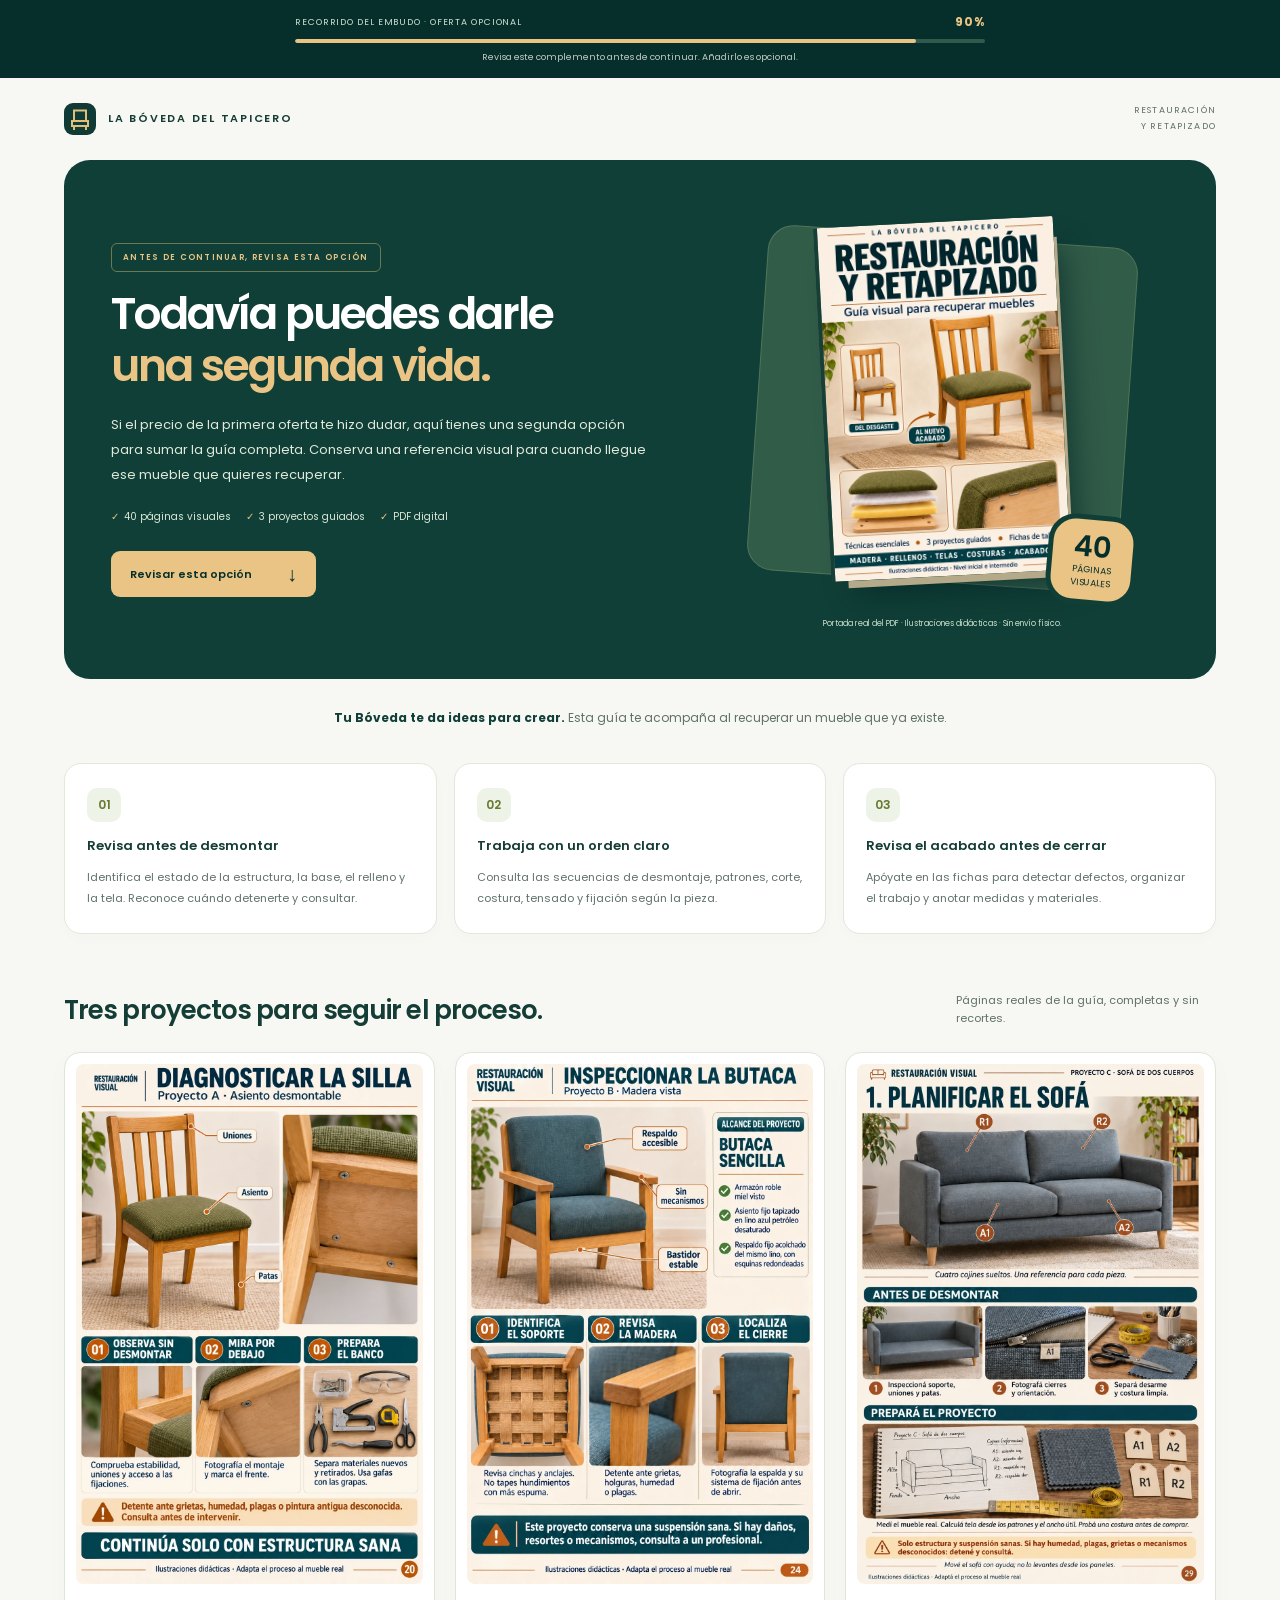
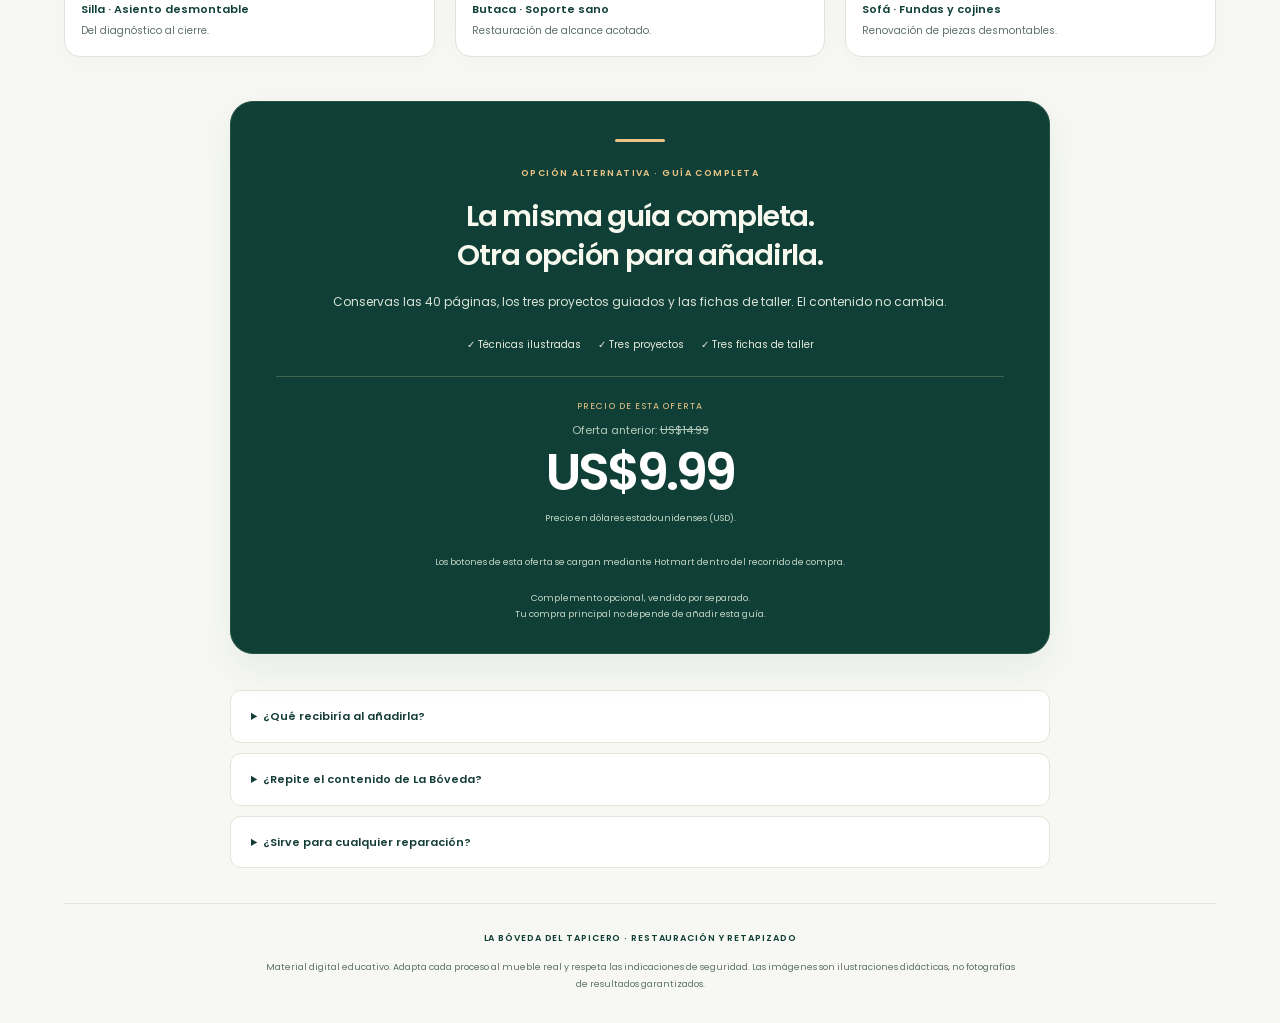
==== commit e7dc742b: "Update restoration upsell/downsell Hotmart pages and general thank-you page" ====
--- a/inicio/dw1/index.html
+++ b/inicio/dw1/index.html
@@ -1,10 +1,8 @@
-<!doctype html><html lang="es"><head><meta charset="utf-8"><meta name="viewport" content="width=device-width,initial-scale=1"><meta name="theme-color" content="#133d43"><meta name="robots" content="noindex,nofollow"><title>CotizaTAP · La misma herramienta por US$9.99</title><meta name="description" content="CotizaTAP: organiza materiales, mano de obra, gastos y margen antes de presentar cada presupuesto de tapicería."><link rel="icon" type="image/svg+xml" href="assets/favicon.svg"><link rel="stylesheet" href="styles.css"></head><body class="downsell"><header class="order-strip"><div class="wrap"><p class="order-notice"><strong>No cierres esta página todavía.</strong> Revisa este complemento antes de continuar.</p><div class="progress-label"><span>Progreso del pedido · Oferta opcional</span><strong>90%</strong></div><div class="progress" role="progressbar" aria-label="Etapa del recorrido del pedido" aria-valuemin="0" aria-valuemax="100" aria-valuenow="90" aria-valuetext="90 por ciento del recorrido; no indica el estado del pago" style="--progress:90%"><span></span></div></div></header><div class="brand wrap"><div class="brand-name">Cotiza<span>TAP</span></div><div class="brand-context">Un complemento para<br>La Bóveda del Tapicero</div></div><main><section class="hero wrap"><p class="eyebrow">LA MISMA HERRAMIENTA, POR MENOS</p><h1>No dejes tus horas<br><em>fuera del presupuesto.</em></h1><p class="lead">La misma CotizaTAP por US$9.99, para revisar tus costos, valorar tus horas y decidir con más claridad cuánto cobrar.</p></section><section class="product wrap" aria-labelledby="product-title"><figure class="visual"><img src="assets/cotizatap-mockup-usd.webp" width="1536" height="1024" alt="Mockup profesional de CotizaTAP en laptop y móvil, con importes de ejemplo en dólares estadounidenses y presupuesto para el cliente"><figcaption>Mockup ilustrativo · Datos de ejemplo en USD · Sin dispositivos físicos.</figcaption><p class="currency-note"><strong>Usa la moneda de tu país</strong><span>Moneda configurable, sin conversión automática.</span></p></figure><div class="product-copy"><p class="eyebrow">TU TRABAJO TAMBIÉN CUENTA</p><h2 id="product-title">Ten claros tus números<br>antes de decir que sí.</h2><p class="intro">CotizaTAP te ayuda a preparar un precio que tenga en cuenta lo que gastas y lo que quieres ganar, antes de enviárselo al cliente.</p><ul class="benefits"><li><span class="tick" aria-hidden="true">✓</span><div><strong>Que los olvidos no salgan de tu bolsillo</strong><p>Considera la merma, los materiales y los gastos que pueden quedar fuera cuando calculas de memoria.</p></div></li><li><span class="tick" aria-hidden="true">✓</span><div><strong>Que tus horas también cuenten</strong><p>Incluye tu tiempo y el valor de tu trabajo, en vez de cobrar solo la tela y la espuma.</p></div></li><li><span class="tick" aria-hidden="true">✓</span><div><strong>Negocia con tus números delante</strong><p>Mira cómo un descuento cambia tu margen y presenta un presupuesto claro, sin mostrar tus costos internos.</p></div></li></ul></div></section><div class="wrap"><section class="offer" aria-labelledby="offer-title"><p class="eyebrow">AÑADE COTIZATAP A TU PEDIDO</p><h2 id="offer-title">CotizaTAP: más claridad<br>para ponerle precio a tu trabajo</h2><p class="same">Misma calculadora, mismas funciones. Solo cambia el precio de esta oferta.</p><p class="previous">Precio presentado antes: <s>US$16.99</s></p><p class="price"><span>US$</span><strong>9.99</strong></p><p class="price-note">Precio de esta oferta · Pago único</p><!-- HOTMART - Sales Funnel Widget -->
-<!--- sales funnel container --->
+<!doctype html><html lang="es"><head><meta charset="utf-8"><meta name="viewport" content="width=device-width,initial-scale=1"><meta name="theme-color" content="#103b35"><meta name="robots" content="noindex,nofollow"><title>Otra opción para tu guía · La Bóveda del Tapicero</title><meta name="description" content="Una guía visual para diagnosticar, restaurar y retapizar muebles: 40 páginas, tres proyectos y fichas de taller."><link rel="icon" href="assets/restauracion/favicon.svg" type="image/svg+xml"><link rel="stylesheet" href="styles.css"></head><body class="downsell"><header class="order-strip"><div class="wrap order-inner"><div class="order-label"><span>Recorrido del embudo · Oferta opcional</span><strong>90%</strong></div><div class="progress" role="progressbar" aria-label="Etapa del embudo, no estado del pago" aria-valuemin="0" aria-valuemax="100" aria-valuenow="90" aria-valuetext="90 por ciento del recorrido del embudo, no indica estado del pago" style="--progress:90%"><span></span></div><p class="stepnote">Revisa este complemento antes de continuar. Añadirlo es opcional.</p></div></header><div class="wrap"><div class="brandbar"><div class="wordmark"><img class="brandicon" src="assets/restauracion/favicon.svg" alt="" width="32" height="32">La Bóveda del Tapicero</div><div class="edition">RESTAURACIÓN<br>Y RETAPIZADO</div></div><main><section class="hero"><div class="hero-copy"><p class="eyebrow">ANTES DE CONTINUAR, REVISA ESTA OPCIÓN</p><h1>Todavía puedes darle<br><span>una segunda vida.</span></h1><p class="lead">Si el precio de la primera oferta te hizo dudar, aquí tienes una segunda opción para sumar la guía completa. Conserva una referencia visual para cuando llegue ese mueble que quieres recuperar.</p><div class="hero-points"><span>40 páginas visuales</span><span>3 proyectos guiados</span><span>PDF digital</span></div><a class="hero-cta" href="#oferta">Revisar esta opción<span aria-hidden="true">↓</span></a></div><figure class="hero-visual"><div class="book-stage"><div class="book"><img src="assets/restauracion/portada.webp" alt="Portada real de Restauración y Retapizado: guía visual para recuperar muebles" width="1024" height="1536" fetchpriority="high"></div><div class="book-stamp"><strong>40</strong>PÁGINAS<br>VISUALES</div></div><figcaption>Portada real del PDF · Ilustraciones didácticas · Sin envío físico.</figcaption></figure></section><div class="bridge"><strong>Tu Bóveda te da ideas para crear.</strong> Esta guía te acompaña al recuperar un mueble que ya existe.</div><section class="benefits" aria-label="Lo que aprenderás"><article class="benefit"><span class="number" aria-hidden="true">01</span><h2>Revisa antes de desmontar</h2><p>Identifica el estado de la estructura, la base, el relleno y la tela. Reconoce cuándo detenerte y consultar.</p></article><article class="benefit"><span class="number" aria-hidden="true">02</span><h2>Trabaja con un orden claro</h2><p>Consulta las secuencias de desmontaje, patrones, corte, costura, tensado y fijación según la pieza.</p></article><article class="benefit"><span class="number" aria-hidden="true">03</span><h2>Revisa el acabado antes de cerrar</h2><p>Apóyate en las fichas para detectar defectos, organizar el trabajo y anotar medidas y materiales.</p></article></section><section class="inside"><div class="section-head"><h2>Tres proyectos para seguir el proceso.</h2><p>Páginas reales de la guía, completas y sin recortes.</p></div><div class="previews"><figure class="preview"><img src="assets/restauracion/silla.webp" width="1024" height="1536" alt="Muestra de la guía: diagnóstico de una silla" loading="lazy"><figcaption><strong>Silla · Asiento desmontable </strong><small>Del diagnóstico al cierre.</small></figcaption></figure><figure class="preview"><img src="assets/restauracion/butaca.webp" width="1024" height="1536" alt="Muestra de la guía: proyecto de butaca" loading="lazy"><figcaption><strong>Butaca · Soporte sano </strong><small>Restauración de alcance acotado.</small></figcaption></figure><figure class="preview"><img src="assets/restauracion/sofa.webp" width="1024" height="1536" alt="Muestra de la guía: proyecto de sofá" loading="lazy"><figcaption><strong>Sofá · Fundas y cojines </strong><small>Renovación de piezas desmontables.</small></figcaption></figure></div></section><section class="offer" id="oferta" aria-labelledby="offer-heading"><p class="eyebrow">OPCIÓN ALTERNATIVA · GUÍA COMPLETA</p><h2 id="offer-heading">La misma guía completa.<br>Otra opción para añadirla.</h2><p class="offer-copy">Conservas las 40 páginas, los tres proyectos guiados y las fichas de taller. El contenido no cambia.</p><div class="offer-list"><span>✓ Técnicas ilustradas</span><span>✓ Tres proyectos</span><span>✓ Tres fichas de taller</span></div><div class="pricebox"><span class="price-label">Precio de esta oferta</span><p class="previous-price">Oferta anterior: <s>US$14.99</s></p><p class="price" data-price>US$9.99</p><p class="price-help">Precio en dólares estadounidenses (USD).</p></div><!-- HOTMART - Sales Funnel Widget -->
 <div id="hotmart-sales-funnel"></div>
-
-<!--- script load and setup --->
+<p class="checkout-note">Los botones de esta oferta se cargan mediante Hotmart dentro del recorrido de compra.</p><p class="optional">Complemento opcional, vendido por separado.<br>Tu compra principal no depende de añadir esta guía.</p></section><section class="faq" aria-label="Preguntas frecuentes"><details><summary>¿Qué recibiría al añadirla?</summary><p>Una guía digital en PDF de 40 páginas, con técnicas ilustradas, tres proyectos guiados y tres fichas de taller para completar. No incluye muebles, herramientas ni materiales físicos.</p></details><details><summary>¿Repite el contenido de La Bóveda?</summary><p>El enfoque es recuperar muebles existentes: evaluar su estado, preparar el trabajo y consultar técnicas de restauración y retapizado. Complementa la colección de proyectos de La Bóveda.</p></details><details><summary>¿Sirve para cualquier reparación?</summary><p>La guía se dirige a trabajos de alcance inicial e intermedio y utiliza ilustraciones didácticas. No sustituye una evaluación profesional ni certifica la resistencia del mueble. Ante grietas portantes, moho, plagas, pintura antigua desconocida o mecanismos, detén el trabajo y consulta.</p></details></section></main><footer class="footer"><strong>LA BÓVEDA DEL TAPICERO · RESTAURACIÓN Y RETAPIZADO</strong><p>Material digital educativo. Adapta cada proceso al mueble real y respeta las indicaciones de seguridad. Las imágenes son ilustraciones didácticas, no fotografías de resultados garantizados.</p></footer></div><noscript><p class="noscript">Activa JavaScript para cargar los botones de la oferta de Hotmart. Las páginas de muestra se ven completas sin JavaScript.</p></noscript><!-- HOTMART - Sales Funnel Widget -->
 <script src="https://checkout.hotmart.com/lib/hotmart-checkout-elements.js"></script>
 <script>
 checkoutElements.init('salesFunnel').mount('#hotmart-sales-funnel')
 </script>
-<!-- HOTMART - Sales Funnel Widget --><p class="optional">Complemento opcional, vendido por separado. Tu compra principal no depende de añadirlo.</p></section></div><p class="closing wrap">Antes de decir «te lo hago por…»,<br><strong>revisa si ese precio también cuida tu tiempo y tus costos.</strong></p></main><footer class="footer wrap"><strong>CotizaTAP · LA BÓVEDA DEL TAPICERO</strong><p class="disclaimer">Herramienta digital. Los cálculos dependen de los datos que ingreses; revisa costos y condiciones antes de enviar cada presupuesto.<br>Vista de revisión · Hotmart integrado; prueba del recorrido pendiente.</p></footer></body></html>+</body></html>
--- a/inicio/dw1/styles.css
+++ b/inicio/dw1/styles.css
@@ -1,8 +1 @@
-:root{--ink:#133d43;--deep:#0d3036;--copper:#ba6333;--copper-dark:#a44e22;--cream:#f7f4ec;--paper:#fffef9;--line:#deded3;--muted:#526468;--soft:#e9eee8;--font:Arial,Helvetica,sans-serif}*{box-sizing:border-box}html{scroll-behavior:smooth}body{margin:0;background:var(--cream);color:var(--ink);font-family:var(--font);-webkit-font-smoothing:antialiased}img{display:block;max-width:100%;height:auto}a{color:inherit}p,h1,h2,h3,figure{margin:0}.wrap{width:min(1080px,calc(100% - 48px));margin-inline:auto}.order-strip{background:var(--deep);color:#fff;padding:18px 0 17px}.order-strip .wrap{max-width:750px}.order-notice{font-size:14px;line-height:1.5;text-align:center;color:#f5f1e6;margin-bottom:12px}.order-notice strong{font-weight:700}.progress-label{display:flex;justify-content:space-between;gap:16px;font-size:11px;letter-spacing:.08em;text-transform:uppercase;color:#d4e0dc;margin-bottom:7px}.progress-label strong{font-size:12px;color:#fff}.progress{height:6px;border-radius:8px;background:#34565b;overflow:hidden}.progress span{display:block;height:100%;background:#dc9b67;border-radius:8px;width:var(--progress)}.brand{display:flex;align-items:center;justify-content:space-between;padding:25px 0 17px;border-bottom:1px solid var(--line)}.brand-name{font-weight:800;font-size:21px;letter-spacing:-.7px}.brand-name span{font-weight:400}.brand-context{font-size:10px;font-weight:700;letter-spacing:.13em;text-transform:uppercase;color:var(--muted)}.hero{padding:37px 0 23px;text-align:center}.eyebrow{font-weight:700;font-size:11px;line-height:1.45;letter-spacing:.15em;text-transform:uppercase;color:var(--copper);margin-bottom:12px}h1{font-size:clamp(34px,4.25vw,54px);font-weight:800;letter-spacing:-1.9px;line-height:1.07;max-width:880px;margin:0 auto}h1 em{color:var(--copper);font-style:normal}.hero .lead{font-size:17px;line-height:1.6;color:var(--muted);max-width:710px;margin:17px auto 0}.product{display:grid;grid-template-columns:1.08fr .92fr;align-items:center;gap:55px;padding:8px 0 32px}.visual{position:relative}.visual img{width:100%}.visual figcaption{text-align:center;color:#738080;font-size:10px;line-height:1.4;margin-top:-8px}.product-copy h2{font-size:29px;letter-spacing:-1px;line-height:1.12;margin-bottom:10px}.product-copy .intro{font-size:14px;line-height:1.6;color:var(--muted);margin-bottom:21px}.benefits{list-style:none;padding:0;margin:0;display:grid;gap:14px}.benefits li{display:grid;grid-template-columns:28px 1fr;gap:10px}.tick{width:25px;height:25px;border:1px solid #b6c9bd;border-radius:50%;display:grid;place-items:center;font-size:12px;background:#edf2eb;color:#315d49}.benefits strong{display:block;font-size:14px;line-height:1.3;margin-bottom:3px}.benefits p{font-size:12px;line-height:1.5;color:var(--muted)}.offer{max-width:750px;margin:0 auto 30px;background:var(--paper);border:1px solid #d9ded3;border-top:4px solid var(--copper);border-radius:4px;padding:24px 28px 19px;text-align:center;box-shadow:0 12px 35px #133d4307}.offer .eyebrow{font-size:10px;margin-bottom:7px}.offer h2{font-size:22px;letter-spacing:-.7px;line-height:1.25}.price{display:flex;justify-content:center;align-items:baseline;gap:8px;margin:9px 0 4px;line-height:1}.price span{font-size:16px;font-weight:700}.price strong{font-size:58px;letter-spacing:-3px;color:var(--deep)}.price-note{font-size:12px;color:var(--muted);margin-bottom:18px}.previous{font-size:12px;color:var(--muted);margin-top:13px}.previous s{text-decoration-thickness:1px}.same{font-size:13px;line-height:1.6;margin:10px auto 0;max-width:520px;color:var(--muted)}.integration-placeholder{border:1px dashed #b2c1b9;border-radius:3px;background:#f4f6f1;padding:16px 14px}.integration-placeholder strong{font-size:13px;display:block}.integration-placeholder p{font-size:11px;line-height:1.5;color:var(--muted);margin-top:5px}.integration-placeholder small{display:block;font-size:10px;color:#707e79;margin-top:7px}.optional{font-size:11px;color:var(--muted);line-height:1.5;margin-top:12px}.closing{text-align:center;padding-bottom:28px;font-size:14px;line-height:1.6;color:var(--muted)}.closing strong{color:var(--ink)}.footer{border-top:1px solid var(--line);padding:18px 0 24px;display:flex;justify-content:space-between;gap:24px;font-size:10px;color:#6d7b77;line-height:1.6}.footer strong{font-weight:700;letter-spacing:.06em}.footer .disclaimer{max-width:610px;text-align:right}.thanks .brand{max-width:980px}.thanks-main{max-width:980px}.thanks-hero{padding:47px 0 32px;text-align:center}.check-seal{margin:0 auto 20px;display:grid;place-items:center;width:53px;height:53px;border:1px solid #b5c6b8;background:#e7eee2;border-radius:50%;color:#507256;font-size:24px}.thanks-hero h1{max-width:720px;font-size:clamp(34px,4.7vw,51px)}.thanks-hero .lead{max-width:620px;margin:17px auto 0;font-size:16px;line-height:1.6;color:var(--muted)}.three-steps{display:grid;grid-template-columns:repeat(3,1fr);gap:0;background:var(--paper);border:1px solid var(--line);border-top:4px solid var(--copper);border-radius:4px;margin:0 0 26px}.step{padding:30px 26px 28px}.step+.step{border-left:1px solid var(--line)}.step-num{font-size:13px;font-weight:700;letter-spacing:.08em;color:var(--copper);display:inline-block;margin-bottom:22px}.step h2{font-size:22px;letter-spacing:-.6px;line-height:1.12;margin-bottom:12px}.step p{font-size:13px;line-height:1.65;color:var(--muted)}.step strong{color:var(--ink)}.access-note{text-align:center;font-size:12px;line-height:1.7;color:var(--muted);max-width:710px;margin:0 auto 28px}.support{text-align:center;padding:25px 20px 28px;background:#e9eee7;border-radius:4px;margin-bottom:40px}.support h2{font-size:19px;letter-spacing:-.4px;margin-bottom:8px}.support p{font-size:13px;line-height:1.6;color:var(--muted)}.support a{display:inline-block;font-size:16px;font-weight:700;margin:11px 0;color:var(--ink);text-underline-offset:4px;overflow-wrap:anywhere}.support .support-details{font-size:11px}.thanks .closing{font-size:13px;padding-bottom:32px}.sr-only{position:absolute;width:1px;height:1px;padding:0;margin:-1px;overflow:hidden;clip:rect(0,0,0,0);white-space:nowrap;border:0}@media(max-width:760px){.wrap{width:min(100% - 34px,600px)}.order-strip{padding:13px 0 14px}.order-notice{font-size:12px;margin-bottom:10px}.progress-label{font-size:9px;letter-spacing:.05em}.brand{padding:20px 0 15px}.brand-name{font-size:20px}.brand-context{max-width:130px;font-size:8px;text-align:right;line-height:1.5}.hero{padding:28px 0 14px}.eyebrow{font-size:9px;letter-spacing:.12em;margin-bottom:11px}h1{font-size:36px;letter-spacing:-1.5px;line-height:1.08}.hero .lead{font-size:14px;line-height:1.55;margin-top:15px}.product{grid-template-columns:1fr;gap:17px;padding:0 0 26px}.visual{max-width:475px;margin:0 auto}.visual figcaption{font-size:9px;margin-top:-10px}.product-copy h2{font-size:25px;margin-bottom:8px}.product-copy .intro{font-size:13px;margin-bottom:17px}.benefits{gap:12px}.benefits strong{font-size:13px}.benefits p{font-size:12px}.offer{padding:20px 17px 16px;margin-bottom:22px}.offer h2{font-size:20px}.price strong{font-size:55px}.price-note{font-size:11px}.closing{font-size:12px;padding-bottom:22px}.footer{display:block;padding-top:16px}.footer .disclaimer{text-align:left;margin-top:8px}.thanks-hero{padding:32px 0 24px}.thanks-hero .lead{font-size:14px}.check-seal{margin-bottom:18px}.three-steps{grid-template-columns:1fr}.step{padding:22px 21px 24px;display:grid;grid-template-columns:35px 1fr;column-gap:12px}.step+.step{border-left:0;border-top:1px solid var(--line)}.step-num{grid-row:1/3;margin:4px 0 0}.step h2{font-size:21px}.step p{font-size:13px}.support{padding:23px 16px;margin-bottom:28px}.support a{font-size:15px}}@media(prefers-reduced-motion:reduce){html{scroll-behavior:auto}}
-.visual img{border-radius:5px;box-shadow:0 12px 24px #133d4312}.visual figcaption{margin-top:10px}.product{gap:45px;padding-top:15px;padding-bottom:32px}.product-copy .intro{margin-bottom:22px}@media(max-width:760px){.product{gap:22px;padding-top:4px}.visual{max-width:410px}.visual img{width:100%}.visual figcaption{margin-top:8px}.product-copy .intro{margin-bottom:16px}}
-/* Mockup profesional v2: proporción horizontal y foco en el software. */
-.product{grid-template-columns:1.16fr .84fr;gap:38px}.visual img{border-radius:7px;box-shadow:0 13px 30px #133d4315}.visual figcaption{font-size:10px;line-height:1.5;margin-top:10px}@media(max-width:760px){.product{grid-template-columns:1fr;gap:22px}.visual{max-width:560px;width:100%}.visual figcaption{font-size:9px}}
-/* Aviso de moneda de la revisión USD. */
-.currency-note{margin:10px auto 0;text-align:center;color:var(--muted);font-size:11px;line-height:1.55}.currency-note strong{display:block;color:var(--ink);font-size:12px}.currency-note span{display:block}@media(max-width:760px){.currency-note{font-size:10px;margin-top:9px}.currency-note strong{font-size:11px}}
-/* Mantiene el iframe oficial dentro de la oferta en pantallas estrechas. */
-#hotmart-sales-funnel{min-width:0;max-width:100%}#hotmart-sales-funnel iframe{width:100%!important;min-width:0!important;max-width:100%;box-sizing:border-box}
+@font-face{font-family:Poppins;src:url(assets/restauracion/poppins-0.ttf) format("truetype");font-weight:400;font-display:swap}@font-face{font-family:Poppins;src:url(assets/restauracion/poppins-1.ttf) format("truetype");font-weight:600;font-display:swap}@font-face{font-family:Poppins;src:url(assets/restauracion/poppins-2.ttf) format("truetype");font-weight:700;font-display:swap}:root{--forest:#103f37;--deep:#062f2b;--gold:#e9c484;--gold-dark:#8c621e;--cream:#f7f8f3;--ink:#143d35;--muted:#60716a;--line:#dee5da}*{box-sizing:border-box}html{scroll-behavior:smooth;scroll-padding-top:24px}body{margin:0;background:var(--cream);font-family:Poppins,Arial,sans-serif;color:var(--ink);font-size:15px;line-height:1.7;-webkit-font-smoothing:antialiased}h1,h2,h3,p,figure{margin:0}button,a{-webkit-tap-highlight-color:transparent}button{font:inherit;cursor:pointer}a{color:inherit}img{display:block;max-width:100%;height:auto}button:focus-visible,a:focus-visible,summary:focus-visible{outline:3px solid #b78230;outline-offset:5px}.wrap{width:min(1152px,calc(100% - 56px));margin:auto}.review{background:#e9eee5;color:#52664f;padding:7px 15px;text-align:center;font-size:10px}.review a{margin-left:15px;text-underline-offset:3px}.order-strip{background:var(--deep);color:#eff4e9;padding:12px 0}.order-inner{max-width:690px}.order-label{display:flex;justify-content:space-between;gap:15px;align-items:center;font-size:9px;letter-spacing:.1em;text-transform:uppercase;margin-bottom:7px;color:#c9ded0}.order-label strong{color:var(--gold);font-size:12px}.progress{height:4px;background:#315a4d;border-radius:8px;overflow:hidden}.progress span{display:block;width:var(--progress);height:100%;background:var(--gold);border-radius:8px}.stepnote{font-size:9px;opacity:.8;margin-top:7px;text-align:center}.brandbar{display:flex;justify-content:space-between;align-items:center;padding:25px 0;gap:20px}.wordmark{font-size:11px;letter-spacing:.16em;font-weight:600;text-transform:uppercase;display:flex;align-items:center;gap:12px}.brandicon{width:32px;height:32px;border-radius:9px}.edition{font-size:9px;letter-spacing:.13em;color:var(--muted);text-align:right}.hero{display:grid;grid-template-columns:1.12fr .88fr;gap:28px;align-items:center;padding:49px 47px;background:var(--forest);border-radius:26px;position:relative;overflow:hidden;color:white}.eyebrow{font-size:9px;letter-spacing:.16em;font-weight:600;text-transform:uppercase;color:var(--gold-dark);margin-bottom:16px}.hero .eyebrow{display:inline-block;padding:7px 11px;color:var(--gold);border:1px solid #6c7a53;border-radius:6px;font-size:8px}.hero h1{font-size:clamp(35px,3.45vw,47px);font-weight:600;line-height:1.17;letter-spacing:-.045em;max-width:590px}.hero h1 span{color:var(--gold)}.lead{color:#e0e9da;margin-top:22px;font-size:13px;line-height:1.9;max-width:540px}.hero-points{display:flex;flex-wrap:wrap;gap:8px 15px;margin-top:21px;font-size:10px;font-weight:400;color:#d9e8d7}.hero-points span:before{content:'✓';margin-right:5px;color:var(--gold)}.hero-cta{display:inline-flex;align-items:center;justify-content:space-between;gap:35px;padding:13px 19px;background:var(--gold);color:var(--deep);text-decoration:none;border:0;border-radius:9px;font-weight:600;font-size:11px;margin-top:26px;transition:background .15s,transform .15s}.hero-cta:hover{background:#f6dca6;transform:translateY(-2px)}.hero-cta span{font-size:20px;font-weight:400;line-height:1}.hero-visual{min-width:0;max-width:380px;width:100%;margin:auto}.book-stage{position:relative;display:flex;justify-content:center;align-items:center;padding:13px 25px 24px;isolation:isolate}.book-stage:before{content:'';position:absolute;background:#315c48;border:1px solid #52745a;border-radius:26px;width:97%;height:88%;z-index:-1;top:7%;transform:rotate(4deg)}.book{width:240px;transform:rotate(-3deg);box-shadow:10px 14px 0 -7px #b4aa8a,17px 23px 30px -10px #001f24a1;border-radius:2px;border-left:4px solid #173f37;overflow:hidden}.book img{width:100%}.book-stamp{position:absolute;background:var(--gold);color:var(--deep);width:80px;height:80px;border-radius:22px;display:grid;align-content:center;text-align:center;bottom:0;right:0;box-shadow:0 0 0 5px var(--forest);font-size:9px;line-height:1.4;transform:rotate(5deg)}.book-stamp strong{font-size:29px;font-weight:600;line-height:1.15}.hero-visual figcaption{font-size:8px;line-height:1.7;color:#c8ddc8;text-align:center;margin-top:17px}.bridge{padding:28px 30px;text-align:center;font-size:12px;color:var(--muted);max-width:850px;margin:auto;line-height:1.9}.bridge strong{color:var(--forest)}.benefits{display:grid;grid-template-columns:repeat(3,1fr);gap:17px;padding:5px 0 40px}.benefit{position:relative;padding:24px 22px;background:white;border:1px solid #e1e8dc;border-radius:17px;box-shadow:0 5px 14px #183f2f04}.number{display:inline-flex;justify-content:center;align-items:center;width:34px;height:34px;border-radius:10px;background:#eef3e7;color:#6b782f;font-size:12px;font-weight:600;line-height:1;margin-bottom:14px}.benefit h2{font-size:13px;line-height:1.6;margin-bottom:10px;font-weight:600}.benefit p{font-size:11px;color:var(--muted);line-height:1.9}.inside{padding:17px 0 40px}.section-head{display:flex;justify-content:space-between;gap:25px;align-items:end;margin-bottom:24px}.section-head h2{font-size:26px;line-height:1.3;letter-spacing:-.035em;font-weight:600;max-width:510px}.section-head p{font-size:11px;max-width:260px;color:var(--muted)}.previews{display:grid;grid-template-columns:repeat(3,minmax(0,1fr));gap:20px;align-items:start}.preview{background:white;padding:11px 11px 17px;border:1px solid var(--line);border-radius:16px;text-align:left;min-width:0;color:var(--forest);box-shadow:0 8px 26px #183f2f06}.preview img{display:block;width:100%;height:auto;object-fit:contain;border-radius:8px}.preview figcaption{padding:5px 5px 0}.preview strong{display:block;margin-top:12px;font-size:11px;line-height:1.6;font-weight:600}.preview small{display:block;font-size:10px;line-height:1.7;color:var(--muted);margin-top:3px}.offer{max-width:820px;margin:4px auto 36px;background:var(--forest);color:#f7f9ee;padding:37px 45px 31px;text-align:center;border:1px solid #245444;border-radius:23px;box-shadow:0 15px 38px #123b3512;position:relative}.offer:before{content:'';display:block;height:3px;width:50px;background:var(--gold);border-radius:5px;margin:0 auto 24px}.offer .eyebrow{color:var(--gold);font-size:9px}.offer h2{font-size:29px;line-height:1.35;font-weight:600;letter-spacing:-.04em;max-width:650px;margin:0 auto 16px}.offer-copy{font-size:12px;color:#d9e4d8;margin-bottom:22px;line-height:1.9}.offer-list{display:flex;justify-content:center;gap:8px 17px;flex-wrap:wrap;font-size:10px;color:#e5eadc;margin-bottom:23px}.pricebox{border-top:1px solid #41674f;padding:22px 0 21px}.price-label{display:block;font-size:9px;letter-spacing:.13em;text-transform:uppercase;color:var(--gold);margin-bottom:5px}.price{font-size:51px;font-weight:600;letter-spacing:-.06em;line-height:1.2;color:#fff}.price-help{font-size:9px;color:#c5d9c5;margin-top:8px}.previous-price{color:#b5cbbb;font-size:11px;margin:7px 0 2px}.purchase{border:0;border-radius:10px;background:var(--gold);color:#173a30;padding:16px 20px;width:100%;font-weight:600;font-size:13px;line-height:1.4;transition:background .15s,transform .15s}.purchase:hover{background:#f4d99f;transform:translateY(-1px)}.purchase span{float:right}.decline{display:block;border:0;background:transparent;color:#e1e9dc;margin:14px auto 0;text-align:center;text-underline-offset:4px;text-decoration:underline;font-size:10px;padding:7px}.checkout-note{font-size:9px;color:#c4d5c4;margin:8px auto 0;line-height:1.7}.optional{font-size:9px;color:#c4d5c4;margin-top:19px;line-height:1.8}.faq{max-width:820px;margin:0 auto 35px}.faq details{background:white;border:1px solid #e0e8dc;border-radius:11px;padding:16px 20px;margin-bottom:10px}.faq summary{font-size:11px;font-weight:600;cursor:pointer}.faq details p{font-size:11px;color:var(--muted);margin:12px 0 2px;line-height:1.9}.footer{padding:27px 0 30px;border-top:1px solid var(--line);font-size:9px;color:var(--muted);text-align:center}.footer strong{display:block;font-size:9px;letter-spacing:.1em;font-weight:600;margin-bottom:12px;color:var(--forest)}.footer p{max-width:750px;margin:auto;line-height:1.9}.footer nav{display:flex;justify-content:center;gap:23px;margin-top:15px}.footer nav a{text-underline-offset:4px}.home{max-width:860px;margin:60px auto;padding:0 24px}.home h1{font-size:48px;letter-spacing:-.04em;font-weight:600;line-height:1.2;margin-bottom:20px}.home .links{display:grid;grid-template-columns:1fr 1fr;gap:18px;margin:30px 0}.home .links a{display:block;padding:27px;background:var(--forest);color:#fff;text-decoration:none;border-radius:17px;font-size:23px;font-weight:600}.home .links small{display:block;color:var(--gold);font-size:9px;font-weight:400;margin-bottom:10px;letter-spacing:.06em}.home p{color:var(--muted);font-size:13px}dialog{border:0;background:var(--cream);color:var(--ink);border-radius:18px;padding:0;max-width:min(560px,calc(100% - 32px));max-height:90dvh;box-shadow:0 15px 100px #001e2570}dialog::backdrop{background:#001e26bb}.dialog-body{padding:35px}.dialog-body h2{font-size:27px;font-weight:600;letter-spacing:-.03em;line-height:1.3;margin-bottom:15px}.dialog-body p{font-size:12px;color:var(--muted);line-height:1.9}.dialog-close{display:block;padding:12px 18px;border:0;border-radius:8px;background:var(--forest);color:white;font-size:11px;margin-top:25px}.noscript{padding:15px;background:#f1dfb6;text-align:center;font-size:11px}@media(max-width:1000px){.hero{padding:37px 30px;gap:25px}.hero h1{font-size:37px}.book{width:215px}.hero-points{font-size:9px;gap:8px 11px}.lead{font-size:12px}.section-head h2{font-size:23px}.previews{gap:14px}}@media(max-width:760px){.wrap{width:min(600px,calc(100% - 28px))}.brandbar{padding:19px 4px}.wordmark{font-size:9px;letter-spacing:.09em;gap:9px}.brandicon{width:29px;height:29px}.edition{font-size:8px;letter-spacing:.07em}.hero{grid-template-columns:1fr;gap:31px;padding:27px 22px 25px;border-radius:20px}.hero h1{font-size:35px;line-height:1.2;letter-spacing:-.045em;max-width:570px}.hero .eyebrow{font-size:7px;padding:6px 9px;letter-spacing:.12em;margin-bottom:19px}.lead{font-size:12px;line-height:1.85;margin-top:19px}.eyebrow{font-size:8px}.hero-points{font-size:8px;gap:7px 10px;margin-top:18px}.hero-cta{font-size:10px;padding:12px 15px;margin-top:22px;width:100%;gap:12px}.hero-visual{max-width:310px;margin:0 auto;width:100%}.book{width:202px}.book-stage{padding:8px 27px 20px}.book-stamp{height:68px;width:68px;right:0;bottom:0;border-radius:18px;font-size:8px}.book-stamp strong{font-size:25px}.hero-visual figcaption{font-size:7px;line-height:1.9;margin-top:14px}.bridge{padding:23px 14px;font-size:11px}.benefits{grid-template-columns:1fr;gap:11px;padding:0 0 28px}.benefit{padding:20px 19px 20px 68px;min-height:130px}.number{position:absolute;left:19px;top:21px;width:31px;height:31px;font-size:11px;border-radius:9px}.benefit h2{font-size:12px;line-height:1.5;margin-bottom:7px}.benefit p{font-size:10px;line-height:1.9}.section-head{display:block;margin-bottom:21px;padding-inline:7px}.section-head h2{font-size:23px;line-height:1.3;max-width:360px}.section-head p{margin-top:10px;font-size:10px;max-width:none}.previews{grid-template-columns:1fr;gap:18px;max-width:400px;margin:auto}.preview{padding:10px 10px 16px;border-radius:15px}.preview img{width:100%;height:auto;object-fit:contain;border-radius:6px}.preview strong{font-size:12px;line-height:1.5;margin-top:10px}.preview small{font-size:10px;margin-top:4px}.offer{padding:28px 22px 25px;margin:0 auto 24px;border-radius:19px}.offer h2{font-size:25px;line-height:1.35}.offer-copy{font-size:11px;margin-bottom:19px}.offer-list{font-size:9px;gap:5px 12px}.price{font-size:47px}.purchase{font-size:11px;padding:15px 10px}.purchase span{display:none}.decline{font-size:9px}.faq details{padding:16px}.faq summary{font-size:10px}.faq details p{font-size:10px}.footer{padding:22px 9px 25px}.footer p{font-size:8px}.footer strong{font-size:8px;letter-spacing:.04em}.home{margin-top:35px}.home h1{font-size:38px}.home .links{grid-template-columns:1fr}.review{font-size:8px}.review a{margin-left:8px}.order-label{font-size:8px}.order-inner{padding-inline:8px}.stepnote{font-size:8px}.inside{padding:5px 0 28px}.dialog-body{padding:25px}.dialog-body h2{font-size:24px}}@media(prefers-reduced-motion:reduce){html{scroll-behavior:auto}*{transition:none!important}}
